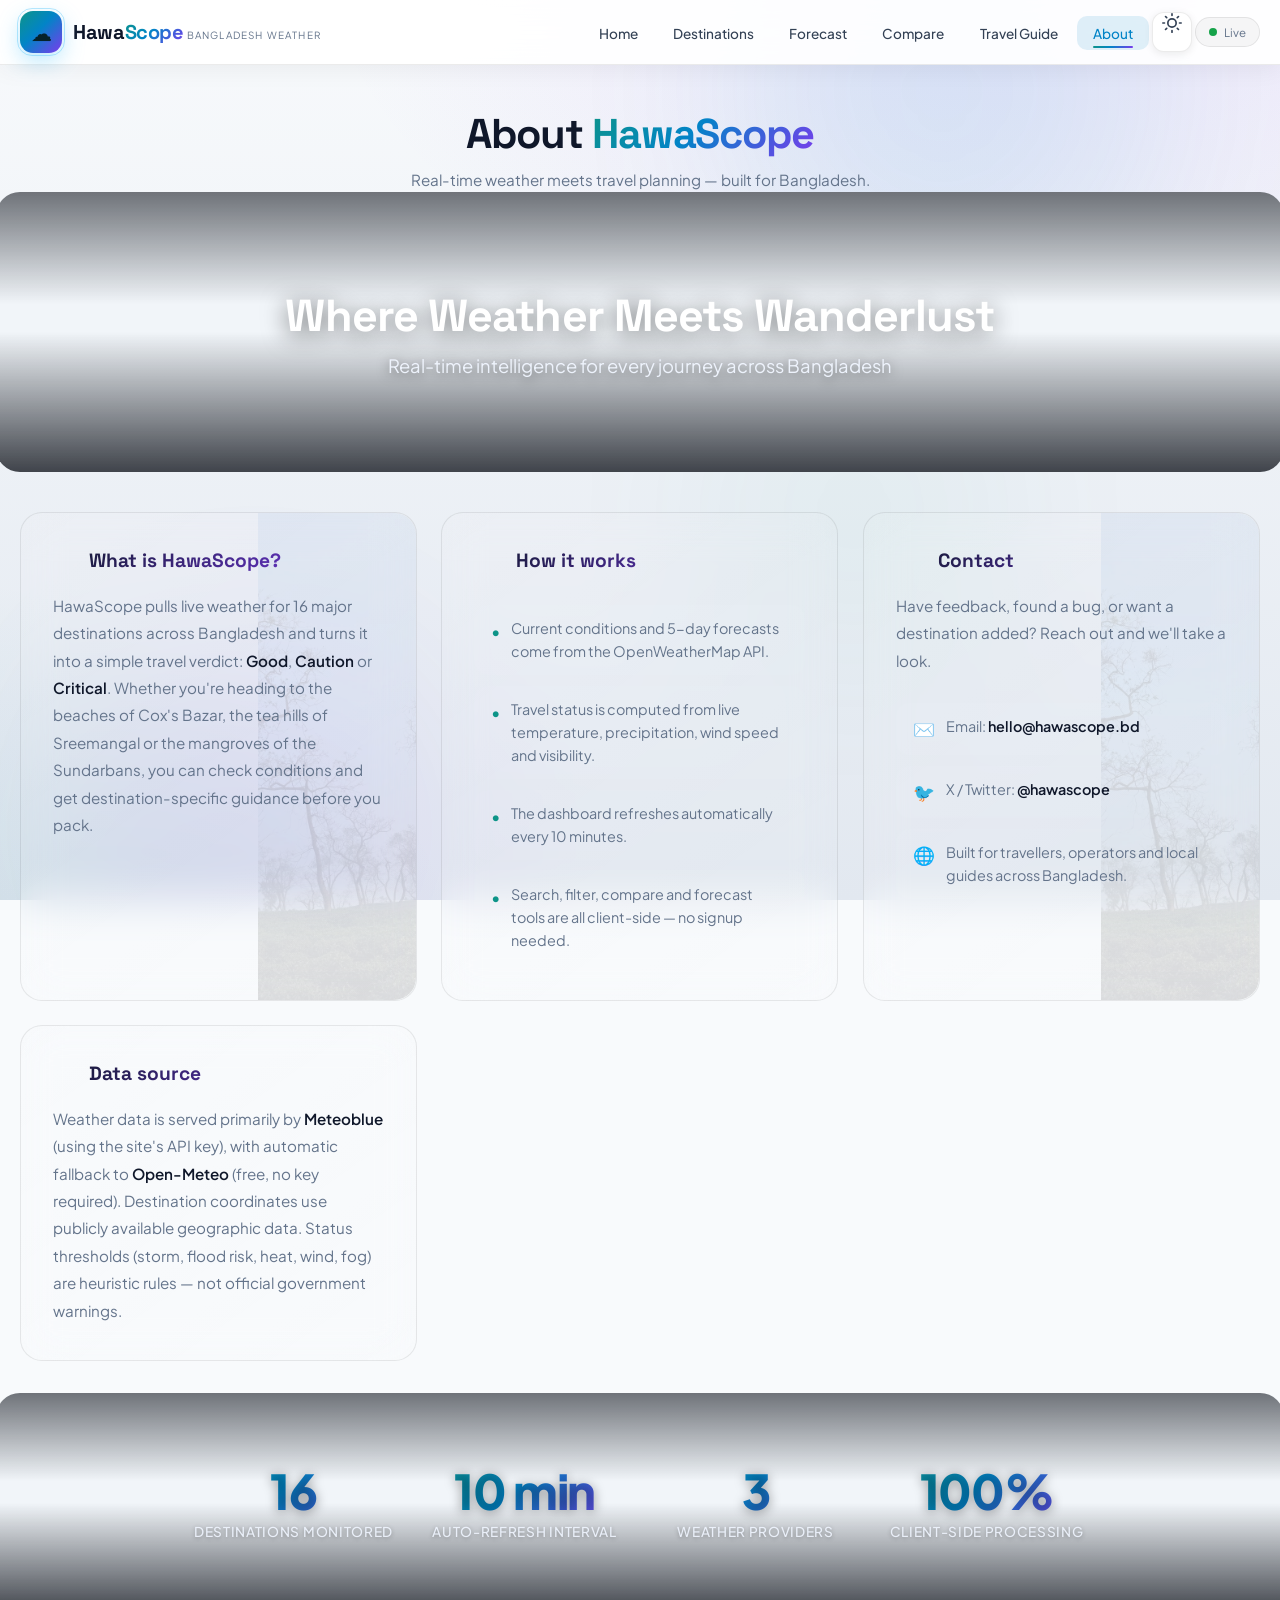
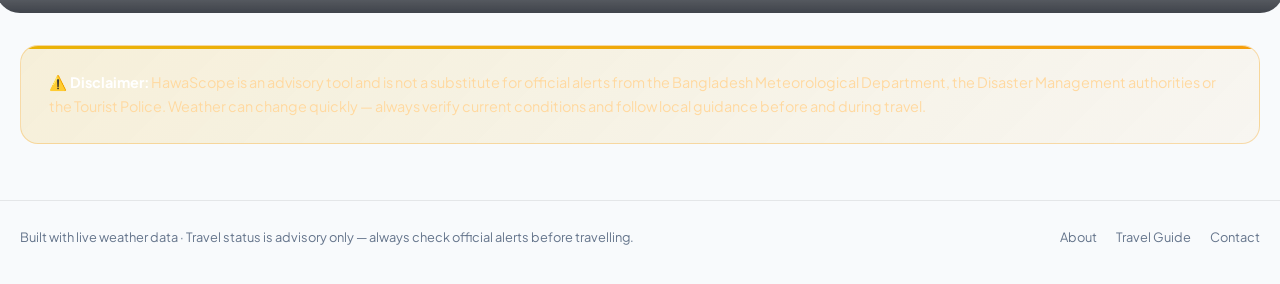
==== about.html @ f5f7fde5 "Initial commit: HawaScope weather site" ====
<!DOCTYPE html>
<html lang="en">
<head>
  <meta charset="UTF-8" />
  <meta name="viewport" content="width=device-width, initial-scale=1.0" />
  <meta name="description" content="About HawaScope — how real-time weather and travel advisories work" />
  <title>About — HawaScope</title>
  <link rel="icon" href="data:image/svg+xml,<svg xmlns='http://www.w3.org/2000/svg' viewBox='0 0 100 100'><text y='.9em' font-size='90'>🌤</text></svg>" />
  <link rel="preconnect" href="https://fonts.googleapis.com" />
  <link rel="preconnect" href="https://fonts.gstatic.com" crossorigin />
  <link href="https://fonts.googleapis.com/css2?family=Space+Grotesk:wght@500;600;700&family=Plus+Jakarta+Sans:wght@400;500;600;700&family=JetBrains+Mono:wght@400;500;600;700&display=swap" rel="stylesheet" />
  <link rel="stylesheet" href="css/style.css" />
</head>
<body>
  <div class="bg" aria-hidden="true">
    <div class="orb orb-a"></div>
    <div class="orb orb-b"></div>
    <div class="orb orb-c"></div>
  </div>

  <nav class="navbar">
    <div class="container nav-inner">
      <a class="logo" href="index.html">
        <span class="logo-mark">☁</span>
        <span>
          <span class="logo-text">Hawa<span class="grad-text">Scope</span></span>
          <span class="logo-tag">Bangladesh Weather</span>
        </span>
      </a>
      <button class="nav-toggle" aria-label="Menu">☰</button>
      <ul class="nav-links">
        <li><a class="nav-link" href="index.html">Home</a></li>
        <li><a class="nav-link" href="destinations.html">Destinations</a></li>
        <li><a class="nav-link" href="forecast.html">Forecast</a></li>
        <li><a class="nav-link" href="compare.html">Compare</a></li>
        <li><a class="nav-link" href="guide.html">Travel Guide</a></li>
        <li><a class="nav-link" href="about.html">About</a></li>
        <li>
          <button class="theme-toggle" id="themeToggle" aria-label="Toggle theme" title="Toggle theme">
            <svg class="theme-icon-sun" viewBox="0 0 24 24" fill="none" stroke="currentColor" stroke-width="2" stroke-linecap="round" stroke-linejoin="round"><circle cx="12" cy="12" r="5"/><path d="M12 1v2M12 21v2M4.22 4.22l1.42 1.42M18.36 18.36l1.42 1.42M1 12h2M21 12h2M4.22 19.78l1.42-1.42M18.36 5.64l1.42-1.42"/></svg>
            <svg class="theme-icon-moon" viewBox="0 0 24 24" fill="none" stroke="currentColor" stroke-width="2" stroke-linecap="round" stroke-linejoin="round"><path d="M12 3a6 6 0 0 0 9 9 9 9 0 1 1-9-9Z"/></svg>
          </button>
        </li>
        <li><span class="nav-status"><i class="live-dot"></i><span>Live</span></span></li>
      </ul>
    </div>
  </nav>

  <header class="page-head">
    <div class="container">
      <h1 class="page-title">About <span class="grad-text">HawaScope</span></h1>
      <p class="page-sub">Real-time weather meets travel planning — built for Bangladesh.</p>
    </div>
  </header>

  <main class="container">
    <section class="about-hero" aria-labelledby="aboutHeroTitle">
      <div class="about-hero-bg" style="background-image: url('https://images.unsplash.com/photo-1518837695005-2083093ee35b?w=1600&q=80')" aria-hidden="true"></div>
      <div class="about-hero-overlay" aria-hidden="true"></div>
      <div class="container about-hero-content">
        <h2 id="aboutHeroTitle" class="about-hero-title">Where Weather Meets Wanderlust</h2>
        <p class="about-hero-sub">Real-time intelligence for every journey across Bangladesh</p>
      </div>
    </section>

    <div class="about-grid">
      <div class="about-block about-block--with-media">
        <div class="about-block-media" style="background-image: url('assets/guide-hero.jpg')" aria-hidden="true"></div>
        <h3><span class="gb-ico">🌤</span> What is HawaScope?</h3>
        <p>HawaScope pulls live weather for 16 major destinations across Bangladesh and turns it into a simple travel verdict: <b>Good</b>, <b>Caution</b> or <b>Critical</b>. Whether you're heading to the beaches of Cox's Bazar, the tea hills of Sreemangal or the mangroves of the Sundarbans, you can check conditions and get destination-specific guidance before you pack.</p>
      </div>

      <div class="about-block about-block--with-media">
        <div class="about-block-media" style="background-image: url('https://images.unsplash.com/photo-1551288049-bebda4e38f71?w=400&q=80')" aria-hidden="true"></div>
        <h3><span class="gb-ico">⚙️</span> How it works</h3>
        <ul>
          <li><span class="gi">•</span><span>Current conditions and 5-day forecasts come from the OpenWeatherMap API.</span></li>
          <li><span class="gi">•</span><span>Travel status is computed from live temperature, precipitation, wind speed and visibility.</span></li>
          <li><span class="gi">•</span><span>The dashboard refreshes automatically every 10 minutes.</span></li>
          <li><span class="gi">•</span><span>Search, filter, compare and forecast tools are all client-side — no signup needed.</span></li>
        </ul>
      </div>

      <div class="about-block about-block--with-media" id="contact">
        <div class="about-block-media" style="background-image: url('assets/guide-hero.jpg')" aria-hidden="true"></div>
        <h3><span class="gb-ico">📬</span> Contact</h3>
        <p>Have feedback, found a bug, or want a destination added? Reach out and we'll take a look.</p>
        <ul>
          <li><span class="gi">✉️</span><span>Email: <b style="color:var(--text)">hello@hawascope.bd</b></span></li>
          <li><span class="gi">🐦</span><span>X / Twitter: <b style="color:var(--text)">@hawascope</b></span></li>
          <li><span class="gi">🌐</span><span>Built for travellers, operators and local guides across Bangladesh.</span></li>
        </ul>
      </div>

      <div class="about-block about-block--with-media">
        <div class="about-block-media" style="background-image: url('https://images.unsplash.com/photo-1504608524841-42fe6f032b4b?w=400&q=80')" aria-hidden="true"></div>
        <h3><span class="gb-ico">🗄</span> Data source</h3>
        <p>Weather data is served primarily by <b style="color:var(--text)">Meteoblue</b> (using the site's API key), with automatic fallback to <b style="color:var(--text)">Open-Meteo</b> (free, no key required). Destination coordinates use publicly available geographic data. Status thresholds (storm, flood risk, heat, wind, fog) are heuristic rules — not official government warnings.</p>
      </div>
    </div>

    <section class="about-stats" aria-labelledby="aboutStatsTitle">
      <div class="about-stats-bg" style="background-image: url('https://images.unsplash.com/photo-1504608524841-42fe6f032b4b?w=1200&q=80')" aria-hidden="true"></div>
      <div class="about-stats-overlay" aria-hidden="true"></div>
      <div class="container about-stats-content">
        <h2 id="aboutStatsTitle" class="visually-hidden">Platform Statistics</h2>
        <div class="about-stats-grid">
          <div class="about-stat">
            <span class="about-stat-value">16</span>
            <span class="about-stat-label">Destinations Monitored</span>
          </div>
          <div class="about-stat">
            <span class="about-stat-value">10 min</span>
            <span class="about-stat-label">Auto-refresh Interval</span>
          </div>
          <div class="about-stat">
            <span class="about-stat-value">3</span>
            <span class="about-stat-label">Weather Providers</span>
          </div>
          <div class="about-stat">
            <span class="about-stat-value">100%</span>
            <span class="about-stat-label">Client-side Processing</span>
          </div>
        </div>
      </div>
    </section>

    <div class="disclaimer-box">
      <b>⚠️ Disclaimer:</b> HawaScope is an advisory tool and is not a substitute for official alerts from the Bangladesh Meteorological Department, the Disaster Management authorities or the Tourist Police. Weather can change quickly — always verify current conditions and follow local guidance before and during travel.
    </div>
  </main>

  <footer class="site-footer">
    <div class="container footer-inner">
      <p>Built with live weather data · Travel status is advisory only — always check official alerts before travelling.</p>
      <div class="footer-links">
        <a href="about.html">About</a>
        <a href="guide.html">Travel Guide</a>
        <a href="about.html#contact">Contact</a>
      </div>
    </div>
  </footer>

  <script src="js/shared.js"></script>
  <script>
    if (window.HS) HS.setupNav();
  </script>
</body>
</html>
---- css/style.css ----
:root {
  --bg: #070b14;
  --bg-soft: #0c1220;
  --bg-card: #0e1524;
  --card: rgba(255, 255, 255, 0.055);
  --card-hover: rgba(255, 255, 255, 0.09);
  --border: rgba(255, 255, 255, 0.09);
  --border-strong: rgba(255, 255, 255, 0.16);
  --text: #eef2f9;
  --muted: #94a3b8;
  --good: #2ecc71;
  --caution: #f5a623;
  --critical: #ef4444;
  --teal: #2dd4bf;
  --violet: #8b5cf6;
  --amber: #fbbf24;
  --sky: #38bdf8;
  --accent: #38bdf8;
  --grad: linear-gradient(135deg, #2dd4bf 0%, #38bdf8 45%, #8b5cf6 100%);
  --grad-soft: linear-gradient(135deg, rgba(45, 212, 191, 0.14), rgba(139, 92, 246, 0.14));
  --radius: 18px;
  --radius-sm: 12px;
  --shadow: 0 20px 50px rgba(0, 0, 0, 0.45);
  --good-soft: rgba(46, 204, 113, 0.16);
  --caution-soft: rgba(245, 166, 35, 0.16);
  --critical-soft: rgba(239, 68, 68, 0.16);
  --font-display: 'Space Grotesk', 'Segoe UI', sans-serif;
  --font-body: 'Plus Jakarta Sans', 'Segoe UI', sans-serif;
  --font-mono: 'JetBrains Mono', 'SFMono-Regular', Consolas, monospace;
  --font: var(--font-body);
}

[data-theme="light"] {
  --bg: #f8fafc;
  --bg-soft: #f1f5f9;
  --bg-card: #ffffff;
  --card: rgba(0, 0, 0, 0.035);
  --card-hover: rgba(0, 0, 0, 0.06);
  --border: rgba(0, 0, 0, 0.08);
  --border-strong: rgba(0, 0, 0, 0.14);
  --text: #0f172a;
  --muted: #64748b;
  --good: #16a34a;
  --caution: #eab308;
  --critical: #dc2626;
  --teal: #0d9488;
  --violet: #7c3aed;
  --amber: #f59e0b;
  --sky: #0284c7;
  --accent: #0284c7;
  --grad: linear-gradient(135deg, #0d9488 0%, #0284c7 45%, #7c3aed 100%);
  --grad-soft: linear-gradient(135deg, rgba(13, 148, 136, 0.12), rgba(124, 58, 237, 0.12));
  --shadow: 0 20px 50px rgba(0, 0, 0, 0.12);
  --good-soft: rgba(22, 163, 74, 0.14);
  --caution-soft: rgba(234, 179, 8, 0.14);
  --critical-soft: rgba(220, 38, 38, 0.14);
}

* { margin: 0; padding: 0; box-sizing: border-box; }
html { scroll-behavior: smooth; }
body {
  font-family: var(--font-body);
  background: var(--bg);
  color: var(--text);
  min-height: 100vh;
  overflow-x: hidden;
  display: flex;
  flex-direction: column;
  transition: background 0.3s ease, color 0.3s ease;
}
main { flex: 1; }

h1, h2, h3, h4, h5, h6, .logo-text, .hero-title, .page-title, .section-head h2, .card-body h2, .featured-badge h2 {
  font-family: var(--font-display);
}

body, .nav-link, .btn, .chip, .search-box input, .summary-bar, .legend, .status-alert, .card-sub, .featured-sub, .featured-reason span, .featured-desc, .card-foot, .card-foot .guide-link, .section-link, .page-sub, .hero-sub, .nav-status, .filter-chips, .toolbar {
  font-family: var(--font-body);
}

.stat .stat-value,
.stat-value,
.weather-text .temp,
.featured-temp .temp,
.featured-metrics .metric .metric-value,
.metric-tile .m-value,
.summary-count,
.summary-legends .legend,
.card-weather .metric span,
.card-weather .metric,
.metric .metric-value {
  font-family: var(--font-mono);
}

/* ---------- Animated background ---------- */
.bg {
  position: fixed;
  inset: 0;
  z-index: -1;
  overflow: hidden;
  background:
    radial-gradient(1200px 800px at 80% -10%, rgba(139, 92, 246, 0.16), transparent 60%),
    radial-gradient(1000px 700px at -10% 110%, rgba(45, 212, 191, 0.12), transparent 60%),
    linear-gradient(180deg, #070b14 0%, #0a1120 100%);
  transition: background 0.5s ease;
}
[data-theme="light"] .bg {
  background:
    radial-gradient(1200px 800px at 80% -10%, rgba(124, 58, 237, 0.12), transparent 60%),
    radial-gradient(1000px 700px at -10% 110%, rgba(13, 148, 136, 0.1), transparent 60%),
    linear-gradient(180deg, #f8fafc 0%, #e2e8f0 100%);
}
.orb {
  position: absolute;
  border-radius: 50%;
  filter: blur(90px);
  opacity: 0.5;
  animation: float 18s ease-in-out infinite;
}
.orb-a { width: 420px; height: 420px; top: -120px; right: 10%; background: rgba(56, 189, 248, 0.25); }
.orb-b { width: 380px; height: 380px; bottom: -120px; left: 5%; background: rgba(139, 92, 246, 0.22); animation-delay: -6s; }
.orb-c { width: 300px; height: 300px; top: 40%; left: 55%; background: rgba(45, 212, 191, 0.12); animation-delay: -12s; }
[data-theme="light"] .orb-a { background: rgba(2, 132, 199, 0.18); }
[data-theme="light"] .orb-b { background: rgba(124, 58, 237, 0.15); }
[data-theme="light"] .orb-c { background: rgba(13, 148, 136, 0.1); }
@keyframes float {
  0%, 100% { transform: translateY(0) scale(1); }
  50% { transform: translateY(-40px) scale(1.08); }
}

/* ---------- Layout ---------- */
.container { width: min(1280px, 100% - 2.5rem); margin-inline: auto; }

/* ---------- Navbar ---------- */
.navbar {
  position: sticky;
  top: 0;
  z-index: 90;
  background: var(--navbar-bg);
  backdrop-filter: blur(16px);
  border-bottom: 1px solid var(--border);
  transition: background 0.3s ease, border-color 0.3s ease;
}
[data-theme="light"] .navbar {
  --navbar-bg: rgba(255, 255, 255, 0.92);
  --navbar-shadow: 0 4px 24px rgba(0, 0, 0, 0.06);
  box-shadow: var(--navbar-shadow);
}
[data-theme="dark"] .navbar {
  --navbar-bg: rgba(7, 11, 20, 0.85);
  --navbar-shadow: none;
  box-shadow: none;
}
.nav-inner {
  display: flex;
  align-items: center;
  justify-content: space-between;
  gap: 1.5rem;
  padding: 0.7rem 0;
}
.logo { display: flex; align-items: center; gap: 0.7rem; text-decoration: none; color: var(--text); }
.logo-mark {
  width: 42px; height: 42px;
  display: grid; place-items: center;
  border-radius: 13px;
  background: var(--grad);
  color: #06222a;
  font-size: 1.3rem;
  box-shadow: 0 8px 22px rgba(56, 189, 248, 0.35);
  position: relative;
}
.logo-mark::after {
  content: '';
  position: absolute; inset: -3px;
  border-radius: 15px;
  border: 1px solid rgba(56, 189, 248, 0.35);
  animation: ring 3s ease infinite;
}
@keyframes ring {
  0%, 100% { transform: scale(1); opacity: 0.6; }
  50% { transform: scale(1.12); opacity: 0; }
}
.logo-text { font-size: 1.25rem; font-weight: 800; letter-spacing: -0.02em; }
.logo-text .grad-text { background: var(--grad); -webkit-background-clip: text; background-clip: text; -webkit-text-fill-color: transparent; }
.logo-tag { font-size: 0.62rem; color: var(--muted); letter-spacing: 0.12em; text-transform: uppercase; }

.nav-links { display: flex; align-items: center; gap: 0.2rem; list-style: none; }
.nav-link {
  padding: 0.55rem 1rem;
  border-radius: 10px;
  font-size: 0.85rem;
  font-weight: 500;
  color: var(--nav-link-color);
  text-decoration: none;
  transition: all 0.2s ease;
  position: relative;
}
[data-theme="light"] .nav-link { --nav-link-color: #334155; }
[data-theme="dark"] .nav-link { --nav-link-color: var(--muted); }
.nav-link:hover { color: var(--nav-link-hover-color); background: var(--nav-link-hover-bg); }
[data-theme="light"] .nav-link:hover { --nav-link-hover-color: #0f172a; --nav-link-hover-bg: rgba(0, 0, 0, 0.06); }
[data-theme="dark"] .nav-link:hover { --nav-link-hover-color: var(--text); --nav-link-hover-bg: var(--card); }
.nav-link.active { color: var(--nav-link-active-color); background: var(--nav-link-active-bg); }
[data-theme="light"] .nav-link.active { --nav-link-active-color: var(--sky); --nav-link-active-bg: rgba(2, 132, 199, 0.12); }
[data-theme="dark"] .nav-link.active { --nav-link-active-color: var(--text); --nav-link-active-bg: var(--grad-soft); }
.nav-link.active::after {
  content: '';
  position: absolute;
  left: 1rem; right: 1rem; bottom: 0.15rem;
  height: 2.5px;
  border-radius: 2px;
  background: var(--grad);
}
.nav-status {
  display: inline-flex; align-items: center; gap: 0.45rem;
  font-size: 0.72rem; color: var(--muted);
  border: 1px solid var(--border);
  padding: 0.4rem 0.8rem;
  border-radius: 999px;
  background: var(--card);
}
.live-dot { width: 8px; height: 8px; border-radius: 50%; background: var(--good); box-shadow: 0 0 0 0 rgba(46, 204, 113, 0.6); animation: livePulse 1.6s infinite; }
.live-dot.off { background: var(--caution); animation: none; box-shadow: none; }
@keyframes livePulse {
  0% { box-shadow: 0 0 0 0 rgba(46, 204, 113, 0.6); }
  70% { box-shadow: 0 0 0 7px rgba(46, 204, 113, 0); }
  100% { box-shadow: 0 0 0 0 rgba(46, 204, 113, 0); }
}
.nav-toggle { display: none; background: none; border: 1px solid var(--border); color: var(--text); border-radius: 10px; width: 40px; height: 40px; font-size: 1.2rem; cursor: pointer; }
.theme-toggle {
  display: grid;
  place-items: center;
  width: 40px;
  height: 40px;
  border: 1px solid var(--border);
  border-radius: 12px;
  background: var(--theme-toggle-bg);
  color: var(--theme-toggle-color);
  cursor: pointer;
  transition: all 0.25s ease;
  box-shadow: var(--theme-toggle-shadow);
}
[data-theme="light"] .theme-toggle { --theme-toggle-bg: #fff; --theme-toggle-color: #334155; --theme-toggle-shadow: 0 2px 8px rgba(0, 0, 0, 0.08); }
[data-theme="dark"] .theme-toggle { --theme-toggle-bg: var(--card); --theme-toggle-color: var(--text); --theme-toggle-shadow: 0 2px 8px rgba(0, 0, 0, 0.2); }
.theme-toggle:hover { background: var(--theme-toggle-hover-bg); border-color: var(--border-strong); transform: scale(1.08); box-shadow: var(--theme-toggle-hover-shadow); }
[data-theme="light"] .theme-toggle:hover { --theme-toggle-hover-bg: #f8fafc; --theme-toggle-hover-shadow: 0 4px 16px rgba(0, 0, 0, 0.1); }
[data-theme="dark"] .theme-toggle:hover { --theme-toggle-hover-bg: var(--card-hover); --theme-toggle-hover-shadow: 0 4px 16px rgba(0, 0, 0, 0.3); }
.theme-toggle:active { transform: scale(0.95); }
.theme-toggle:focus-visible { outline: 2px solid var(--sky); outline-offset: 2px; }
.theme-toggle svg { width: 20px; height: 20px; transition: transform 0.35s cubic-bezier(0.34, 1.56, 0.64, 1), opacity 0.3s ease; }
.theme-toggle .theme-icon-sun { transform: rotate(-90deg) scale(0); opacity: 0; }
.theme-toggle .theme-icon-moon { transform: rotate(0) scale(1); opacity: 1; }
[data-theme="light"] .theme-toggle .theme-icon-sun { transform: rotate(0) scale(1); opacity: 1; }
[data-theme="light"] .theme-toggle .theme-icon-moon { transform: rotate(90deg) scale(0); opacity: 0; }

/* ---------- Hero ---------- */
.hero { position: relative; padding: 4.5rem 0 3rem; overflow: hidden; }
.hero-inner { text-align: center; max-width: 820px; margin-inline: auto; }
.hero-badge {
  display: inline-flex; align-items: center; gap: 0.5rem;
  font-size: 0.78rem; font-weight: 600;
  padding: 0.45rem 1rem;
  border-radius: 999px;
  background: var(--grad-soft);
  border: 1px solid rgba(56, 189, 248, 0.3);
  color: #9ad7ff;
  margin-bottom: 1.4rem;
  animation: fadeUp 0.6s ease both;
}
.hero-title {
  font-size: clamp(2.4rem, 6vw, 4.2rem);
  font-weight: 800;
  letter-spacing: -0.03em;
  line-height: 1.05;
  animation: fadeUp 0.6s ease 0.08s both;
}
.hero-title .grad-text {
  background: var(--grad);
  -webkit-background-clip: text;
  background-clip: text;
  -webkit-text-fill-color: transparent;
}
.hero-sub {
  margin-top: 1.2rem;
  font-size: 1.05rem;
  color: var(--muted);
  max-width: 620px;
  margin-inline: auto;
  line-height: 1.6;
  animation: fadeUp 0.6s ease 0.16s both;
}
.hero-actions { margin-top: 2rem; display: flex; gap: 1rem; justify-content: center; flex-wrap: wrap; animation: fadeUp 0.6s ease 0.24s both; }
.btn {
  display: inline-flex; align-items: center; gap: 0.5rem;
  padding: 0.8rem 1.6rem;
  border-radius: 999px;
  font-weight: 600;
  font-size: 0.92rem;
  text-decoration: none;
  border: 1px solid transparent;
  cursor: pointer;
  transition: 0.22s;
  font-family: inherit;
}
.btn-primary { background: var(--grad); color: #052024; box-shadow: 0 10px 30px rgba(56, 189, 248, 0.35); }
.btn-primary:hover { transform: translateY(-2px); box-shadow: 0 14px 36px rgba(56, 189, 248, 0.5); }
.btn-ghost { background: var(--card); color: var(--text); border-color: var(--border-strong); backdrop-filter: blur(8px); }
.btn-ghost:hover { background: var(--card-hover); transform: translateY(-2px); }
.btn svg { width: 16px; height: 16px; }
.btn-sm { padding: 0.5rem 1rem; font-size: 0.8rem; }
.btn[disabled] { opacity: 0.6; cursor: wait; transform: none; }

.hero-weather-icons { position: absolute; inset: 0; pointer-events: none; }
.float-icon {
  position: absolute;
  font-size: 2.2rem;
  opacity: 0.35;
  filter: drop-shadow(0 10px 20px rgba(0,0,0,0.4));
  animation: bob 7s ease-in-out infinite;
}
.float-icon:nth-child(1) { top: 14%; left: 8%; animation-delay: 0s; font-size: 2.6rem; }
.float-icon:nth-child(2) { top: 20%; right: 10%; animation-delay: -1.5s; font-size: 2.1rem; }
.float-icon:nth-child(3) { top: 55%; left: 5%; animation-delay: -3s; font-size: 2rem; }
.float-icon:nth-child(4) { bottom: 12%; right: 6%; animation-delay: -4.5s; font-size: 2.4rem; }
.float-icon:nth-child(5) { top: 42%; left: 15%; animation-delay: -6s; font-size: 1.7rem; }
.float-icon:nth-child(6) { top: 8%; left: 45%; animation-delay: -2.2s; font-size: 1.8rem; }
@keyframes bob {
  0%, 100% { transform: translateY(0) rotate(-4deg); }
  50% { transform: translateY(-22px) rotate(5deg); }
}

/* ---------- Stats row ---------- */
.stat-row {
  display: grid;
  grid-template-columns: repeat(auto-fit, minmax(160px, 1fr));
  gap: 1rem;
  margin-top: 2.6rem;
}
.stat {
  position: relative;
  background: linear-gradient(145deg, rgba(255,255,255,0.06) 0%, rgba(255,255,255,0.025) 100%);
  border: 1px solid var(--border);
  border-radius: 18px;
  padding: 1.4rem 1.5rem;
  text-align: center;
  backdrop-filter: blur(20px);
  animation: statEntrance 0.6s cubic-bezier(0.16, 1, 0.3, 1) both;
  overflow: hidden;
  transition: all 0.3s ease;
}
.stat::before {
  content: '';
  position: absolute;
  inset: 0;
  border-radius: 18px;
  padding: 1px;
  background: linear-gradient(135deg, transparent 20%, rgba(56, 189, 248, 0.18) 50%, transparent 80%);
  -webkit-mask: linear-gradient(#fff 0 0) content-box, linear-gradient(#fff 0 0);
  -webkit-mask-composite: xor;
  mask-composite: exclude;
  opacity: 0;
  transition: opacity 0.3s ease;
  pointer-events: none;
}
.stat::after {
  content: '';
  position: absolute;
  top: 0; left: 0; right: 0;
  height: 3px;
  background: var(--grad);
  transform: scaleX(0);
  transform-origin: left;
  transition: transform 0.4s cubic-bezier(0.16, 1, 0.3, 1);
  border-radius: 18px 18px 0 0;
}
.stat.good::after { background: linear-gradient(90deg, var(--good), var(--teal)); }
.stat.caution::after { background: linear-gradient(90deg, var(--caution), var(--amber)); }
.stat.critical::after { background: linear-gradient(90deg, var(--critical), #ff6b6b); }
.stat.accent::after { background: var(--grad); }

.stat:hover {
  transform: translateY(-4px);
  box-shadow: 0 20px 40px -12px rgba(0, 0, 0, 0.4);
  border-color: rgba(56, 189, 248, 0.25);
}
.stat:hover::before { opacity: 1; }
.stat:hover::after { transform: scaleX(1); }

@keyframes statEntrance {
  from { opacity: 0; transform: translateY(16px) scale(0.98); }
  to { opacity: 1; transform: translateY(0) scale(1); }
}

.stat:nth-child(1) { animation-delay: 0s; }
.stat:nth-child(2) { animation-delay: 0.06s; }
.stat:nth-child(3) { animation-delay: 0.12s; }
.stat:nth-child(4) { animation-delay: 0.18s; }

.stat .stat-value { font-size: 2rem; font-weight: 700; letter-spacing: -0.02em; line-height: 1; }
.stat .stat-label { font-size: 0.7rem; color: var(--muted); text-transform: uppercase; letter-spacing: 0.1em; margin-top: 0.5rem; font-weight: 600; }
.stat.good .stat-value { color: var(--good); }
.stat.caution .stat-value { color: var(--caution); }
.stat.critical .stat-value { color: var(--critical); }
.stat.accent .stat-value { background: var(--grad); -webkit-background-clip: text; background-clip: text; -webkit-text-fill-color: transparent; }

/* ---------- Section titles ---------- */
.section-head { margin: 2.8rem 0 1.3rem; display: flex; align-items: end; justify-content: space-between; gap: 1rem; flex-wrap: wrap; }
.section-head h2 { font-size: 1.5rem; font-weight: 800; letter-spacing: -0.02em; }
.section-head .section-sub { color: var(--muted); font-size: 0.88rem; margin-top: 0.3rem; }
.section-link { color: var(--accent); font-size: 0.85rem; font-weight: 600; text-decoration: none; display: inline-flex; align-items: center; gap: 0.3rem; }
.section-link svg { width: 14px; height: 14px; }
.section-link:hover { text-decoration: underline; }

/* ---------- Page head (subpages) ---------- */
.page-head { padding: 2.6rem 0 1.2rem; text-align: center; }
.page-title { font-size: clamp(1.8rem, 4vw, 2.6rem); font-weight: 800; letter-spacing: -0.03em; }
.page-title .grad-text { background: var(--grad); -webkit-background-clip: text; background-clip: text; -webkit-text-fill-color: transparent; }
.page-sub { margin-top: 0.6rem; color: var(--muted); font-size: 0.95rem; max-width: 640px; margin-inline: auto; }

/* ---------- Toolbar (search/filter) ---------- */
.toolbar { display: flex; flex-wrap: wrap; gap: 0.9rem; align-items: center; margin-top: 1.4rem; }
.search-box {
  flex: 1 1 260px;
  display: flex; align-items: center; gap: 0.6rem;
  background: var(--card);
  border: 1px solid var(--border);
  border-radius: 14px;
  padding: 0.65rem 0.9rem;
  transition: 0.2s;
}
.search-box:focus-within { border-color: var(--sky); box-shadow: 0 0 0 3px rgba(56, 189, 248, 0.15); }
.search-box svg { width: 18px; height: 18px; color: var(--muted); flex-shrink: 0; }
.search-box input {
  flex: 1;
  background: none; border: none; outline: none;
  color: var(--text); font-size: 0.9rem; font-family: inherit;
}
.search-box input::placeholder { color: var(--muted); }
.filter-chips { display: flex; gap: 0.5rem; flex-wrap: wrap; }
.chip {
  padding: 0.5rem 0.95rem;
  border-radius: 999px;
  border: 1px solid var(--border);
  background: var(--card);
  color: var(--muted);
  font-size: 0.8rem;
  font-weight: 500;
  cursor: pointer;
  transition: 0.18s;
  font-family: inherit;
}
.chip:hover { color: var(--text); border-color: var(--border-strong); }
.chip.active {
  background: var(--grad);
  color: #052024;
  border-color: transparent;
  font-weight: 600;
}

/* ---------- Summary bar ---------- */
.summary-bar {
  margin-top: 1.4rem;
  display: flex;
  align-items: center;
  gap: 1.5rem;
  flex-wrap: wrap;
  padding: 1rem 1.5rem;
  border-radius: 18px;
  background: linear-gradient(145deg, rgba(255,255,255,0.06) 0%, rgba(255,255,255,0.025) 100%);
  border: 1px solid var(--border);
  backdrop-filter: blur(20px);
  font-size: 0.88rem;
  animation: fadeUp 0.5s ease 0.1s both;
  position: relative;
  overflow: hidden;
}
.summary-bar::before {
  content: '';
  position: absolute;
  top: 0; left: 0; right: 0;
  height: 3px;
  background: var(--grad);
  border-radius: 18px 18px 0 0;
}
.summary-count { font-weight: 700; color: var(--text); }
.summary-legends { display: flex; gap: 1.5rem; flex-wrap: wrap; }
.legend { display: inline-flex; align-items: center; gap: 0.5rem; color: var(--muted); font-weight: 500; font-size: 0.82rem; }
.dot { width: 10px; height: 10px; border-radius: 50%; display: inline-block; box-shadow: 0 0 12px currentColor; animation: dotPulse 2s ease-in-out infinite; }
.dot-good { background: var(--good); color: var(--good); }
.dot-caution { background: var(--caution); color: var(--caution); }
.dot-critical { background: var(--critical); color: var(--critical); }
@keyframes dotPulse {
  0%, 100% { transform: scale(1); opacity: 0.8; }
  50% { transform: scale(1.2); opacity: 1; }
}
.last-updated { margin-left: auto; color: var(--muted); font-size: 0.78rem; font-weight: 500; }

/* ---------- Status alert ---------- */
.status-alert {
  margin-top: 1.2rem;
  padding: 1rem 1.4rem;
  border-radius: 18px;
  border: 1px solid;
  display: flex;
  align-items: flex-start;
  gap: 1rem;
  font-size: 0.92rem;
  line-height: 1.6;
  animation: alertEntrance 0.5s cubic-bezier(0.16, 1, 0.3, 1) both;
  position: relative;
  overflow: hidden;
}
.status-alert::before {
  content: '';
  position: absolute;
  left: 0; top: 0; bottom: 0;
  width: 4px;
}
.status-alert.critical { background: linear-gradient(135deg, var(--critical-soft), rgba(239, 68, 68, 0.05)); border-color: rgba(239, 68, 68, 0.35); color: #ffb3ab; }
.status-alert.critical::before { background: linear-gradient(180deg, var(--critical), #ff6b6b); }
.status-alert.caution { background: linear-gradient(135deg, var(--caution-soft), rgba(245, 166, 35, 0.05)); border-color: rgba(245, 166, 35, 0.35); color: #ffd9a0; }
.status-alert.caution::before { background: linear-gradient(180deg, var(--caution), var(--amber)); }
.status-alert.good { background: linear-gradient(135deg, var(--good-soft), rgba(46, 204, 113, 0.05)); border-color: rgba(46, 204, 113, 0.3); color: #a8ecc3; }
.status-alert.good::before { background: linear-gradient(180deg, var(--good), var(--teal)); }
.status-alert .alert-icon { font-size: 1.4rem; flex-shrink: 0; margin-top: 0.1rem; }
.status-alert b { margin-inline: 0.15rem; font-weight: 700; color: inherit; }
.status-alert div { flex: 1; }

@keyframes alertEntrance {
  from { opacity: 0; transform: translateY(-10px) scale(0.98); }
  to { opacity: 1; transform: translateY(0) scale(1); }
}

/* ---------- Grid & cards ---------- */
.dest-grid {
  display: grid;
  grid-template-columns: repeat(auto-fill, minmax(320px, 1fr));
  gap: 1.5rem;
  padding: 0.5rem 0 1rem;
}

.card {
  position: relative;
  border-radius: 22px;
  background: linear-gradient(145deg, rgba(255,255,255,0.06) 0%, rgba(255,255,255,0.02) 100%);
  border: 1px solid var(--border);
  backdrop-filter: blur(20px);
  overflow: hidden;
  cursor: pointer;
  transition: transform 0.4s cubic-bezier(0.16, 1, 0.3, 1), 
              box-shadow 0.4s cubic-bezier(0.16, 1, 0.3, 1),
              border-color 0.3s ease;
  animation: cardEntrance 0.6s cubic-bezier(0.16, 1, 0.3, 1) both;
  display: flex;
  flex-direction: column;
  min-height: 380px;
}

.card::before {
  content: '';
  position: absolute;
  inset: 0;
  border-radius: 22px;
  padding: 1px;
  background: linear-gradient(135deg, transparent 20%, rgba(56, 189, 248, 0.18) 50%, transparent 80%);
  -webkit-mask: linear-gradient(#fff 0 0) content-box, linear-gradient(#fff 0 0);
  -webkit-mask-composite: xor;
  mask-composite: exclude;
  opacity: 0;
  transition: opacity 0.4s ease;
  pointer-events: none;
}

.card::after {
  content: '';
  position: absolute;
  top: 0;
  left: 0;
  right: 0;
  height: 4px;
  background: var(--grad);
  transform: scaleX(0);
  transform-origin: left;
  transition: transform 0.4s cubic-bezier(0.16, 1, 0.3, 1);
  border-radius: 22px 22px 0 0;
}

.card[data-status="good"]::after { background: linear-gradient(90deg, var(--good), var(--teal)); }
.card[data-status="caution"]::after { background: linear-gradient(90deg, var(--caution), var(--amber)); }
.card[data-status="critical"]::after { background: linear-gradient(90deg, var(--critical), #ff6b6b); }

@media (hover: hover) and (pointer: fine) {
  .card:hover {
    transform: translateY(-8px) scale(1.01);
    box-shadow: 0 32px 64px -12px rgba(0, 0, 0, 0.5), 0 0 0 1px rgba(56, 189, 248, 0.2);
    border-color: rgba(56, 189, 248, 0.3);
  }
  .card:hover::before { opacity: 1; }
  .card:hover::after { transform: scaleX(1); }
}

@keyframes cardEntrance {
  from { opacity: 0; transform: translateY(24px) scale(0.98); }
  to { opacity: 1; transform: translateY(0) scale(1); }
}

.card-top { 
  display: flex; 
  align-items: flex-start; 
  justify-content: space-between; 
  padding: 1.5rem 1.5rem 0; 
  gap: 1rem;
}

.card-badge {
  font-size: 0.65rem;
  font-weight: 700;
  letter-spacing: 0.1em;
  text-transform: uppercase;
  padding: 0.4rem 0.9rem;
  border-radius: 999px;
  display: inline-flex;
  align-items: center;
  gap: 0.4rem;
  flex-shrink: 0;
  white-space: nowrap;
  box-shadow: 0 4px 16px rgba(0, 0, 0, 0.2);
}
.badge-good { background: linear-gradient(135deg, var(--good-soft), rgba(46, 204, 113, 0.08)); color: var(--good); border: 1px solid rgba(46, 204, 113, 0.3); }
.badge-caution { background: linear-gradient(135deg, var(--caution-soft), rgba(245, 166, 35, 0.08)); color: var(--caution); border: 1px solid rgba(245, 166, 35, 0.3); }
.badge-critical { background: linear-gradient(135deg, var(--critical-soft), rgba(239, 68, 68, 0.08)); color: var(--critical); border: 1px solid rgba(239, 68, 68, 0.35); animation: pulseBadge 2s ease infinite; }
@keyframes pulseBadge {
  0%, 100% { box-shadow: 0 4px 16px rgba(239, 68, 68, 0.15), 0 0 0 0 rgba(239, 68, 68, 0.3); }
  50% { box-shadow: 0 4px 16px rgba(239, 68, 68, 0.25), 0 0 0 8px rgba(239, 68, 68, 0); }
}
.badge-dot { width: 8px; height: 8px; border-radius: 50%; background: currentColor; box-shadow: 0 0 8px currentColor; }

.card-status-icon { font-size: 1.8rem; line-height: 1; filter: drop-shadow(0 2px 8px rgba(0,0,0,0.3)); }

.card-body { padding: 1rem 1.5rem 0; flex: 1; display: flex; flex-direction: column; }
.card-body h2 { 
  font-size: 1.4rem; 
  font-weight: 800; 
  letter-spacing: -0.02em; 
  display: flex; 
  align-items: center; 
  gap: 0.5rem;
  line-height: 1.2;
  background: linear-gradient(135deg, var(--text) 0%, var(--muted) 100%);
  -webkit-background-clip: text;
  background-clip: text;
  -webkit-text-fill-color: transparent;
}
.card-body h2 .flag { font-size: 1.15rem; }
.card-sub { font-size: 0.82rem; color: var(--muted); margin-top: 0.35rem; font-weight: 400; letter-spacing: 0.01em; }

.card-weather { 
  display: flex; 
  align-items: center; 
  justify-content: space-between; 
  gap: 1.2rem; 
  padding: 1.2rem 1.5rem 0; 
  margin-top: auto;
}
.weather-cond { display: flex; align-items: center; gap: 1rem; flex: 1; min-width: 0; }
.weather-icon { 
  font-size: 3.5rem; 
  line-height: 1; 
  filter: drop-shadow(0 8px 24px rgba(0,0,0,0.4));
  flex-shrink: 0;
  animation: iconFloat 4s ease-in-out infinite;
}
@keyframes iconFloat {
  0%, 100% { transform: translateY(0) rotate(-2deg); }
  50% { transform: translateY(-6px) rotate(2deg); }
}
.weather-text .temp { 
  font-size: 2.4rem; 
  font-weight: 800; 
  letter-spacing: -0.03em;
  line-height: 1;
  background: var(--grad);
  -webkit-background-clip: text;
  background-clip: text;
  -webkit-text-fill-color: transparent;
}
.weather-text .temp span { font-size: 1.1rem; font-weight: 500; color: var(--muted); background: none; -webkit-text-fill-color: var(--muted); }
.weather-text .desc { font-size: 0.85rem; color: var(--muted); text-transform: capitalize; margin-top: 0.25rem; font-weight: 500; }

.weather-metrics { 
  display: flex; 
  flex-direction: column; 
  gap: 0.55rem; 
  font-size: 0.8rem; 
  color: var(--muted);
  padding-left: 1rem;
  border-left: 1px solid var(--border);
}
.metric { 
  display: flex; 
  align-items: center; 
  gap: 0.55rem; 
  padding: 0.35rem 0.6rem;
  background: rgba(255,255,255,0.03);
  border-radius: 10px;
  transition: all 0.2s ease;
  border: 1px solid transparent;
}
.metric:hover { background: rgba(255,255,255,0.06); border-color: var(--border); }
.metric svg { width: 15px; height: 15px; opacity: 0.7; flex-shrink: 0; }
.metric span { font-weight: 500; }

.card-foot { 
  display: flex; 
  align-items: center; 
  justify-content: space-between; 
  gap: 1rem; 
  padding: 1.2rem 1.5rem 1.5rem; 
  font-size: 0.82rem; 
  color: var(--muted);
  line-height: 1.5;
  border-top: 1px solid var(--border);
  margin-top: 1rem;
  background: linear-gradient(180deg, transparent, rgba(255,255,255,0.02));
}
.card-foot .desc-text { flex: 1; font-size: 0.85rem; color: var(--muted); line-height: 1.5; }
.card-foot .guide-link { 
  color: var(--sky); 
  font-weight: 600; 
  display: inline-flex; 
  align-items: center; 
  gap: 0.4rem; 
  white-space: nowrap;
  padding: 0.5rem 1rem;
  border-radius: 999px;
  background: rgba(56, 189, 248, 0.1);
  border: 1px solid rgba(56, 189, 248, 0.2);
  transition: all 0.25s ease;
  flex-shrink: 0;
}
.card-foot .guide-link:hover { 
  background: var(--grad); 
  color: #052024; 
  border-color: transparent;
  transform: translateX(4px);
  box-shadow: 0 8px 24px rgba(56, 189, 248, 0.3);
}
.card-foot .guide-link svg { width: 15px; height: 15px; transition: transform 0.2s ease; }
.card-foot .guide-link:hover svg { transform: translateX(3px); }

/* ---------- Featured cards (Critical status) ---------- */
.critical-row {
  display: flex;
  flex-direction: column;
  gap: 1rem;
  padding: 0.5rem 0 1.5rem;
}
.critical-row.grid-view {
  display: grid;
  grid-template-columns: repeat(auto-fill, minmax(480px, 1fr));
}
.featured-card {
  position: relative;
  border-radius: 24px;
  background: linear-gradient(145deg, rgba(239, 68, 68, 0.08) 0%, rgba(255,255,255,0.02) 100%);
  border: 1px solid rgba(239, 68, 68, 0.25);
  backdrop-filter: blur(20px);
  overflow: hidden;
  cursor: pointer;
  transition: all 0.4s cubic-bezier(0.16, 1, 0.3, 1);
  animation: featuredEntrance 0.7s cubic-bezier(0.16, 1, 0.3, 1) both;
  display: flex;
  flex-direction: column;
  min-height: 220px;
}
.featured-card::before {
  content: '';
  position: absolute;
  inset: 0;
  border-radius: 24px;
  padding: 1px;
  background: linear-gradient(135deg, transparent 15%, rgba(239, 68, 68, 0.3) 50%, transparent 85%);
  -webkit-mask: linear-gradient(#fff 0 0) content-box, linear-gradient(#fff 0 0);
  -webkit-mask-composite: xor;
  mask-composite: exclude;
  opacity: 0;
  transition: opacity 0.4s ease;
  pointer-events: none;
}
.featured-card[data-status="caution"] {
  background: linear-gradient(145deg, rgba(245, 166, 35, 0.08) 0%, rgba(255,255,255,0.02) 100%);
  border-color: rgba(245, 166, 35, 0.25);
}
.featured-card[data-status="caution"]::before {
  background: linear-gradient(135deg, transparent 15%, rgba(245, 166, 35, 0.3) 50%, transparent 85%);
}
@media (hover: hover) and (pointer: fine) {
  .featured-card:hover {
    transform: translateY(-6px);
    box-shadow: 0 28px 56px -12px rgba(239, 68, 68, 0.25), 0 0 0 1px rgba(239, 68, 68, 0.3);
    border-color: rgba(239, 68, 68, 0.4);
  }
  .featured-card[data-status="caution"]:hover {
    box-shadow: 0 28px 56px -12px rgba(245, 166, 35, 0.25), 0 0 0 1px rgba(245, 166, 35, 0.3);
    border-color: rgba(245, 166, 35, 0.4);
  }
  .featured-card:hover::before { opacity: 1; }
}

@keyframes featuredEntrance {
  from { opacity: 0; transform: translateY(20px) scale(0.98); }
  to { opacity: 1; transform: translateY(0) scale(1); }
}

.featured-badge {
  display: flex;
  flex-wrap: wrap;
  align-items: center;
  gap: 0.35rem 0.9rem;
  padding: 1.25rem 1.5rem 0;
}
.featured-badge .card-badge { font-size: 0.7rem; padding: 0.45rem 1rem; margin-left: auto; flex-shrink: 0; }
.featured-type { display: inline-flex; align-items: center; gap: 0.45rem; font-size: 0.72rem; color: var(--muted); font-weight: 700; text-transform: uppercase; letter-spacing: 0.08em; flex-shrink: 0; }
.featured-badge h2 { font-size: 1.4rem; font-weight: 800; letter-spacing: -0.02em; display: flex; align-items: center; gap: 0.5rem; line-height: 1.2; white-space: nowrap; flex-shrink: 0; min-width: 0; background: linear-gradient(135deg, var(--text) 0%, var(--muted) 100%); -webkit-background-clip: text; background-clip: text; -webkit-text-fill-color: transparent; }
.featured-badge h2 .flag { font-size: 1.15rem; flex-shrink: 0; }
.featured-sub { font-size: 0.88rem; color: var(--muted); font-weight: 500; flex-basis: 100%; }
.featured-content {
  display: flex;
  flex-direction: column;
  gap: 1rem;
  padding: 1.25rem 1.5rem;
  flex: 1;
}
.featured-weather { display: flex; align-items: center; gap: 1rem; min-width: 0; }
.featured-icon { font-size: 3.5rem; line-height: 1; filter: drop-shadow(0 8px 24px rgba(0,0,0,0.4)); animation: iconFloat 4s ease-in-out infinite; }
.featured-temp { display: flex; flex-direction: column; min-width: 0; }
.featured-temp .temp { font-size: 2.5rem; font-weight: 700; letter-spacing: -0.03em; line-height: 1; background: linear-gradient(135deg, var(--critical), var(--caution)); -webkit-background-clip: text; background-clip: text; -webkit-text-fill-color: transparent; }
.featured-card[data-status="caution"] .featured-temp .temp { background: linear-gradient(135deg, var(--caution), var(--amber)); -webkit-background-clip: text; background-clip: text; -webkit-text-fill-color: transparent; }
.featured-temp .temp span { font-size: 1.15rem; font-weight: 500; color: var(--muted); background: none; -webkit-text-fill-color: var(--muted); }
.featured-temp .desc { font-size: 0.9rem; color: var(--muted); text-transform: capitalize; margin-top: 0.2rem; font-weight: 500; white-space: normal; line-height: 1.4; }

.featured-reason { display: flex; align-items: flex-start; gap: 0.75rem; width: 100%; padding: 1rem 1.25rem; background: linear-gradient(135deg, rgba(239, 68, 68, 0.12), rgba(255,255,255,0.02)); border: 1px solid rgba(239, 68, 68, 0.2); border-radius: 16px; }
.featured-card[data-status="caution"] .featured-reason { background: linear-gradient(135deg, rgba(245, 166, 35, 0.12), rgba(255,255,255,0.02)); border-color: rgba(245, 166, 35, 0.2); }
.reason-icon { width: 22px; height: 22px; flex-shrink: 0; margin-top: 0.15rem; color: var(--critical); }
.featured-card[data-status="caution"] .reason-icon { color: var(--caution); }
.featured-reason span { font-size: 0.9rem; color: var(--text); line-height: 1.5; font-weight: 500; }
.featured-metrics { display: grid; grid-template-columns: repeat(2, minmax(0, 1fr)); gap: 0.7rem; width: 100%; }
.featured-metrics .metric { display: grid; grid-template-columns: 18px minmax(0, 1fr); grid-template-areas: 'icon value' 'space label'; align-items: center; column-gap: 0.55rem; row-gap: 0.2rem; width: 100%; min-width: 0; padding: 0.75rem 0.9rem; background: rgba(255,255,255,0.03); border-radius: 12px; border: 1px solid var(--border); transition: all 0.2s ease; }
.featured-metrics .metric:hover { background: rgba(255,255,255,0.06); border-color: var(--border-strong); }
.featured-metrics .metric svg { grid-area: icon; width: 16px; height: 16px; opacity: 0.7; }
.featured-metrics .metric .metric-value { grid-area: value; min-width: 0; font-size: 1rem; font-weight: 700; color: var(--text); letter-spacing: -0.02em; white-space: nowrap; }
.featured-metrics .metric .metric-label { grid-area: label; font-size: 0.68rem; color: var(--muted); text-transform: uppercase; letter-spacing: 0.05em; font-weight: 600; }

.featured-foot { display: flex; align-items: center; justify-content: space-between; gap: 1rem; padding: 1rem 1.5rem 1.25rem; border-top: 1px solid var(--border); background: linear-gradient(180deg, transparent, rgba(255,255,255,0.02)); }
.featured-desc { font-size: 0.88rem; color: var(--muted); line-height: 1.5; flex: 1; }
.featured-foot .guide-link { color: var(--sky); font-weight: 600; display: inline-flex; align-items: center; gap: 0.4rem; white-space: nowrap; padding: 0.5rem 1.1rem; border-radius: 999px; background: rgba(56, 189, 248, 0.1); border: 1px solid rgba(56, 189, 248, 0.2); transition: all 0.25s ease; flex-shrink: 0; }
.featured-foot .guide-link:hover { background: var(--grad); color: #052024; border-color: transparent; transform: translateX(4px); box-shadow: 0 8px 24px rgba(56, 189, 248, 0.3); }
.featured-foot .guide-link svg { width: 15px; height: 15px; transition: transform 0.2s ease; }
.featured-foot .guide-link:hover svg { transform: translateX(3px); }

/* ---------- View Toggle ---------- */
.view-toggle { display: inline-flex; background: var(--card); border: 1px solid var(--border); border-radius: 10px; padding: 0.25rem; gap: 0.15rem; }
.view-btn { display: grid; place-items: center; width: 36px; height: 36px; border: none; background: transparent; color: var(--muted); border-radius: 8px; cursor: pointer; transition: all 0.2s ease; }
.view-btn:hover { color: var(--text); background: var(--card-hover); }
.view-btn.active { color: var(--sky); background: var(--grad-soft); box-shadow: 0 2px 8px rgba(56, 189, 248, 0.2); }
.view-btn svg { width: 18px; height: 18px; }
.view-btn:focus-visible { outline: 2px solid var(--sky); outline-offset: 2px; }

/* ---------- List View ---------- */
.dest-grid.list-view {
  display: flex;
  flex-direction: column;
  gap: 0.75rem;
  grid-template-columns: 1fr;
}
.dest-grid.list-view .card {
  flex-direction: row;
  align-items: center;
  min-height: 120px;
  padding: 0;
}
.dest-grid.list-view .card::after { display: none; }
.dest-grid.list-view .card-top {
  display: flex;
  flex-direction: row;
  align-items: center;
  justify-content: flex-start;
  gap: 0.8rem;
  padding: 1.1rem 1.25rem;
  width: 180px;
  border-right: 1px solid var(--border);
  flex-shrink: 0;
}
.dest-grid.list-view .card-status-icon { font-size: 1.5rem; }
.dest-grid.list-view .card-body { padding: 1.1rem 1.25rem; flex: 1.15; justify-content: center; min-width: 0; }
.dest-grid.list-view .card-body h2 { font-size: 1.3rem; }
.dest-grid.list-view .card-weather {
  padding: 1.1rem 1.25rem;
  flex: 1;
  justify-content: flex-end;
  gap: 1.5rem;
  border-left: 1px solid var(--border);
  margin-top: 0;
  min-width: 0;
}
.dest-grid.list-view .weather-cond { flex: 0 0 auto; }
.dest-grid.list-view .weather-metrics { flex-direction: row; gap: 1rem; padding-left: 0; border-left: none; }
.dest-grid.list-view .card-foot { flex-direction: row; justify-content: space-between; padding: 1rem 1.5rem; border-top: none; background: none; margin-top: 0; }
.dest-grid.list-view .card-foot .desc-text { max-width: 300px; }
.dest-grid.list-view .card-foot .guide-link { padding: 0.4rem 0.9rem; font-size: 0.8rem; }

.critical-row.list-view {
  display: flex;
  flex-direction: column;
  gap: 0.75rem;
}
.critical-row.list-view .featured-content { padding: 1.25rem 1.5rem; flex: 1; }
.critical-row.list-view .featured-metrics { grid-template-columns: repeat(4, minmax(0, 1fr)); }
.critical-row.list-view .featured-foot { padding: 1rem 1.5rem; border-top: none; background: none; flex-wrap: wrap; }

@media (max-width: 860px) {
  .dest-grid { grid-template-columns: repeat(auto-fill, minmax(280px, 1fr)); gap: 1.2rem; }
  .critical-row.grid-view { grid-template-columns: repeat(auto-fill, minmax(400px, 1fr)); }
  .view-toggle { margin: 0 auto; }
}
@media (max-width: 640px) {
  .dest-grid { grid-template-columns: 1fr; gap: 1rem; padding: 0.25rem 0 0.5rem; }
  .dest-grid.list-view .card { flex-direction: column; min-height: auto; }
  .dest-grid.list-view .card-top { flex-direction: row; width: auto; border-right: none; border-bottom: 1px solid var(--border); padding: 1.25rem 1.25rem 0; }
  .dest-grid.list-view .card-body { padding: 0.75rem 1.25rem; }
  .dest-grid.list-view .card-body h2 { font-size: 1.2rem; }
  .dest-grid.list-view .card-weather { padding: 1rem 1.25rem; flex-direction: column; align-items: flex-start; gap: 0.9rem; border-left: none; border-top: 1px solid var(--border); }
  .dest-grid.list-view .weather-metrics { flex-direction: row; gap: 0.75rem; flex-wrap: wrap; }
  .dest-grid.list-view .card-foot { flex-direction: column; align-items: flex-start; gap: 0.75rem; padding: 1rem 1.25rem 1.25rem; }
  .dest-grid.list-view .card-foot .desc-text { max-width: none; font-size: 0.82rem; }
  .dest-grid.list-view .card-foot .guide-link { padding: 0.45rem 0.85rem; font-size: 0.8rem; align-self: flex-start; }
  
  .critical-row.grid-view { grid-template-columns: 1fr; }
  .critical-row.list-view .featured-metrics { grid-template-columns: repeat(2, 1fr); }
  .critical-row.list-view .featured-foot { flex-direction: column; align-items: flex-start; gap: 0.75rem; padding: 1rem 1.25rem 1.25rem; }
  .featured-foot .guide-link { align-self: flex-start; }
  
  .featured-card { min-height: 200px; border-radius: 20px; }
  .featured-content { flex-direction: column; gap: 1rem; padding: 1.25rem; }
  .featured-metrics { grid-template-columns: repeat(2, 1fr); }
  .featured-badge h2 { font-size: 1.3rem; }
  .featured-temp .temp { font-size: 2.2rem; }
}

@keyframes fadeUp {
  from { opacity: 0; transform: translateY(14px); }
  to { opacity: 1; transform: translateY(0); }
}

/* ---------- Empty state ---------- */
.empty-state { text-align: center; padding: 4rem 1rem; animation: fadeUp 0.5s ease; }
.empty-icon { font-size: 3.2rem; margin-bottom: 1rem; }
.empty-state h2 { font-size: 1.3rem; margin-bottom: 0.5rem; }
.empty-state p { color: var(--muted); font-size: 0.92rem; }
.empty-state code { background: var(--card); padding: 0.15rem 0.45rem; border-radius: 6px; border: 1px solid var(--border); }
.empty-state.error h2 { color: #ffb3ab; }
.loading-dots span { display: inline-block; width: 8px; height: 8px; border-radius: 50%; background: var(--accent); margin: 0 3px; animation: blink 1.2s infinite; }
.loading-dots span:nth-child(2) { animation-delay: 0.2s; }
.loading-dots span:nth-child(3) { animation-delay: 0.4s; }
@keyframes blink { 0%, 100% { opacity: 0.2; transform: scale(0.8); } 50% { opacity: 1; transform: scale(1.2); } }

/* ---------- Skeleton loading ---------- */
.skeleton-grid { display: grid; grid-template-columns: repeat(auto-fill, minmax(320px, 1fr)); gap: 1.5rem; padding: 0.5rem 0 1rem; }
.skeleton-card {
  border-radius: 22px;
  background: linear-gradient(145deg, rgba(255,255,255,0.04) 0%, rgba(255,255,255,0.015) 100%);
  border: 1px solid var(--border);
  overflow: hidden;
  min-height: 380px;
  animation: skeletonPulse 1.5s ease-in-out infinite;
}
@keyframes skeletonPulse {
  0%, 100% { background: linear-gradient(145deg, rgba(255,255,255,0.04) 0%, rgba(255,255,255,0.015) 100%); }
  50% { background: linear-gradient(145deg, rgba(255,255,255,0.07) 0%, rgba(255,255,255,0.03) 100%); }
}
@media (max-width: 640px) {
  .skeleton-grid { grid-template-columns: 1fr; gap: 1rem; }
  .skeleton-card { min-height: 340px; border-radius: 18px; }
}

/* ---------- Modal ---------- */
.modal-overlay {
  position: fixed;
  inset: 0;
  z-index: 100;
  background: rgba(4, 8, 16, 0.7);
  backdrop-filter: blur(8px);
  display: grid;
  place-items: center;
  padding: 1.5rem;
  animation: fadeIn 0.25s ease;
}
.modal-overlay[hidden] { display: none; }
@keyframes fadeIn { from { opacity: 0; } to { opacity: 1; } }
.modal {
  position: relative;
  width: min(680px, 100%);
  max-height: 88vh;
  overflow-y: auto;
  background: var(--bg-soft);
  border: 1px solid var(--border-strong);
  border-radius: 22px;
  padding: 2rem;
  box-shadow: var(--shadow);
  animation: modalIn 0.3s cubic-bezier(0.2, 0.8, 0.2, 1);
  scrollbar-width: thin;
}
@keyframes modalIn {
  from { opacity: 0; transform: translateY(24px) scale(0.97); }
  to { opacity: 1; transform: translateY(0) scale(1); }
}
.modal-close {
  position: absolute;
  top: 1rem; right: 1rem;
  width: 36px; height: 36px;
  border-radius: 50%;
  border: 1px solid var(--border);
  background: var(--card);
  color: var(--muted);
  font-size: 1.25rem;
  line-height: 1;
  cursor: pointer;
  transition: 0.2s;
}
.modal-close:hover { color: var(--text); background: var(--card-hover); border-color: var(--border-strong); }
.modal-head { display: flex; align-items: center; gap: 1.1rem; margin-bottom: 1.3rem; flex-wrap: wrap; }
.modal-head .weather-icon { font-size: 3.6rem; }
.modal-head h2 { font-size: 1.6rem; font-weight: 800; letter-spacing: -0.02em; }
.modal-head .card-sub { margin-top: 0.15rem; }
.modal-temp { font-size: 2.4rem; font-weight: 800; letter-spacing: -0.03em; margin-left: auto; }
.modal-temp span { font-size: 1.1rem; color: var(--muted); font-weight: 500; }
.modal-status {
  display: flex; align-items: center; gap: 0.7rem;
  padding: 0.85rem 1.1rem;
  border-radius: 14px;
  border: 1px solid;
  margin-bottom: 1.4rem;
  font-weight: 600;
  font-size: 0.95rem;
}
.modal-status .status-desc { font-weight: 400; font-size: 0.85rem; opacity: 0.9; }
.st-good { background: var(--good-soft); border-color: rgba(46, 204, 113, 0.35); color: var(--good); }
.st-caution { background: var(--caution-soft); border-color: rgba(245, 166, 35, 0.35); color: var(--caution); }
.st-critical { background: var(--critical-soft); border-color: rgba(239, 68, 68, 0.4); color: var(--critical); }
.modal-metrics { display: grid; grid-template-columns: repeat(auto-fit, minmax(120px, 1fr)); gap: 0.8rem; margin-bottom: 1.5rem; }
.metric-tile { background: var(--card); border: 1px solid var(--border); border-radius: 14px; padding: 0.85rem; text-align: center; }
.metric-tile .m-label { font-size: 0.7rem; color: var(--muted); text-transform: uppercase; letter-spacing: 0.05em; }
.metric-tile .m-value { font-size: 1.25rem; font-weight: 700; margin-top: 0.3rem; }
.metric-tile .m-value small { font-size: 0.75rem; color: var(--muted); font-weight: 500; }
.guide-section { margin-top: 1.6rem; }
.guide-section h3 { font-size: 0.78rem; text-transform: uppercase; letter-spacing: 0.08em; color: var(--muted); margin-bottom: 0.75rem; display: flex; align-items: center; gap: 0.5rem; }
.guide-section h3 svg { width: 16px; height: 16px; }
.guide-list { list-style: none; display: flex; flex-direction: column; gap: 0.6rem; }
.guide-list li { display: flex; gap: 0.7rem; align-items: flex-start; background: var(--card); border: 1px solid var(--border); border-radius: 12px; padding: 0.75rem 0.9rem; font-size: 0.88rem; line-height: 1.5; }
.guide-list li .g-icon { flex-shrink: 0; font-size: 1.05rem; }
.guide-list li.good { border-left: 3px solid var(--good); }
.guide-list li.caution { border-left: 3px solid var(--caution); }
.guide-list li.critical { border-left: 3px solid var(--critical); }
.modal-footer { margin-top: 1.6rem; font-size: 0.72rem; color: var(--muted); }
.modal-actions { margin-top: 1.4rem; display: flex; gap: 0.8rem; flex-wrap: wrap; }

/* ---------- Gallery ---------- */
.gallery { margin: -2rem -2rem 1.4rem; }
.gallery-hero {
  position: relative;
  height: 300px;
  overflow: hidden;
  background: linear-gradient(135deg, rgba(56,189,248,0.15), rgba(139,92,246,0.15));
}
.gallery-img {
  position: absolute;
  inset: 0;
  width: 100%;
  height: 100%;
  object-fit: cover;
  opacity: 1;
  transition: opacity 0.55s ease, transform 0.3s ease;
  animation: kenburns 22s ease-in-out infinite alternate;
  will-change: transform;
}
.gallery-img.switching { opacity: 0; }
@keyframes kenburns {
  0% { transform: scale(1) translate(0, 0); }
  50% { transform: scale(1.12) translate(-1.5%, 1.5%); }
  100% { transform: scale(1.06) translate(1.5%, -1%); }
}
.gallery-shade {
  position: absolute;
  inset: 0;
  background:
    linear-gradient(180deg, rgba(4, 8, 16, 0.35) 0%, transparent 35%),
    linear-gradient(0deg, rgba(4, 8, 16, 0.85) 0%, transparent 55%);
}
.gallery-caption {
  position: absolute;
  left: 1.4rem;
  right: 5.5rem;
  bottom: 1.2rem;
  z-index: 2;
}
.gallery-type {
  display: inline-flex;
  align-items: center;
  gap: 0.35rem;
  font-size: 0.68rem;
  font-weight: 600;
  letter-spacing: 0.08em;
  text-transform: uppercase;
  color: #cfe3ff;
  background: rgba(4, 8, 16, 0.5);
  padding: 0.3rem 0.7rem;
  border-radius: 999px;
  border: 1px solid rgba(255, 255, 255, 0.18);
  backdrop-filter: blur(6px);
}
.gallery-caption h2 {
  font-size: 1.9rem;
  font-weight: 800;
  letter-spacing: -0.02em;
  margin-top: 0.55rem;
  text-shadow: 0 4px 18px rgba(0, 0, 0, 0.55);
}
.gallery-caption p {
  font-size: 0.82rem;
  color: rgba(240, 245, 255, 0.85);
  margin-top: 0.2rem;
  text-shadow: 0 2px 8px rgba(0, 0, 0, 0.6);
}
.gallery-temp {
  position: absolute;
  top: 1.1rem;
  right: 1.3rem;
  z-index: 2;
  font-size: 2rem;
  font-weight: 800;
  letter-spacing: -0.02em;
  text-shadow: 0 4px 16px rgba(0, 0, 0, 0.6);
}
.gallery-temp span { font-size: 1rem; color: rgba(255, 255, 255, 0.75); font-weight: 600; }
.gallery-badge {
  position: absolute;
  top: 1.2rem;
  left: 1.3rem;
  z-index: 2;
  font-size: 0.7rem;
  font-weight: 700;
  letter-spacing: 0.08em;
  text-transform: uppercase;
  padding: 0.32rem 0.75rem;
  border-radius: 999px;
  display: inline-flex;
  align-items: center;
  gap: 0.35rem;
  backdrop-filter: blur(6px);
  box-shadow: 0 6px 18px rgba(0, 0, 0, 0.3);
}
.gallery-badge.badge-good { background: rgba(46, 204, 113, 0.28); color: var(--good); border: 1px solid rgba(46, 204, 113, 0.5); }
.gallery-badge.badge-caution { background: rgba(245, 166, 35, 0.28); color: var(--caution); border: 1px solid rgba(245, 166, 35, 0.5); }
.gallery-badge.badge-critical { background: rgba(239, 68, 68, 0.3); color: var(--critical); border: 1px solid rgba(239, 68, 68, 0.55); }
.gallery-badge.badge-critical { animation: pulseBadge 1.6s ease infinite; }

.gallery-strip {
  display: flex;
  gap: 0.5rem;
  overflow-x: auto;
  padding: 0.6rem 1.4rem 1rem;
  scrollbar-width: thin;
  background: rgba(255, 255, 255, 0.02);
  border-bottom: 1px solid var(--border);
}
.gallery-strip .thumb {
  width: 78px;
  height: 54px;
  object-fit: cover;
  border-radius: 9px;
  border: 2px solid transparent;
  cursor: pointer;
  flex-shrink: 0;
  transition: transform 0.2s, border-color 0.2s, box-shadow 0.2s;
  filter: saturate(0.9);
}
.gallery-strip .thumb:hover { transform: translateY(-3px) scale(1.05); filter: saturate(1.1); }
.gallery-strip .thumb.active { border-color: var(--sky); box-shadow: 0 0 0 2px rgba(56, 189, 248, 0.35); }
.gallery-loading { display: flex; align-items: center; gap: 4px; }
.gallery-loading span {
  width: 7px; height: 7px; border-radius: 50%;
  background: var(--accent);
  animation: blink 1.1s infinite;
}
.gallery-loading span:nth-child(2) { animation-delay: 0.18s; }
.gallery-loading span:nth-child(3) { animation-delay: 0.36s; }
.gallery-note { font-size: 0.78rem; color: var(--muted); }

/* ---------- Hero Sections (Guide & About) ---------- */
.guide-hero,
.about-hero {
  position: relative;
  border-radius: 24px;
  overflow: hidden;
  margin: -1rem -1.5rem 2.5rem;
  background: var(--bg-soft);
}
.guide-hero,
.about-hero { min-height: 280px; display: flex; align-items: center; }

.guide-hero-bg,
.about-hero-bg {
  position: absolute;
  inset: 0;
  width: 100%;
  height: 100%;
  background-size: cover;
  background-position: center;
  background-repeat: no-repeat;
  animation: heroKenBurns 25s ease-in-out infinite alternate;
  will-change: transform;
  z-index: 0;
}
@keyframes heroKenBurns {
  0% { transform: scale(1.02) translate(0, 0); }
  50% { transform: scale(1.12) translate(-2%, 1.5%); }
  100% { transform: scale(1.06) translate(1.5%, -1%); }
}

.guide-hero-overlay,
.about-hero-overlay {
  position: absolute;
  inset: 0;
  background: 
    linear-gradient(180deg, rgba(4, 8, 16, 0.55) 0%, transparent 40%),
    linear-gradient(0deg, rgba(4, 8, 16, 0.75) 0%, transparent 50%);
  z-index: 1;
}

.guide-hero-content,
.about-hero-content {
  position: relative;
  z-index: 2;
  width: 100%;
  padding: 3rem 2rem;
  text-align: center;
}
.guide-hero-title,
.about-hero-title {
  font-size: clamp(1.8rem, 4vw, 2.8rem);
  font-weight: 800;
  letter-spacing: -0.02em;
  color: #fff;
  text-shadow: 0 4px 24px rgba(0, 0, 0, 0.6);
  animation: heroTextIn 0.8s cubic-bezier(0.16, 1, 0.3, 1) both;
}
.guide-hero-sub,
.about-hero-sub {
  font-size: clamp(0.95rem, 2vw, 1.15rem);
  color: rgba(240, 245, 255, 0.95);
  margin-top: 0.6rem;
  text-shadow: 0 2px 12px rgba(0, 0, 0, 0.5);
  animation: heroTextIn 0.8s cubic-bezier(0.16, 1, 0.3, 1) 0.15s both;
}
@keyframes heroTextIn {
  from { opacity: 0; transform: translateY(20px); }
  to { opacity: 1; transform: translateY(0); }
}

/* ---------- About Stats Section ---------- */
.about-stats {
  position: relative;
  border-radius: 24px;
  overflow: hidden;
  margin: 2rem -1.5rem;
  background: var(--bg-soft);
  min-height: 220px;
  display: flex;
  align-items: center;
}
.about-stats-bg {
  position: absolute;
  inset: 0;
  width: 100%;
  height: 100%;
  background-size: cover;
  background-position: center;
  background-repeat: no-repeat;
  animation: heroKenBurns 30s ease-in-out infinite alternate;
  will-change: transform;
  z-index: 0;
}
.about-stats-overlay {
  position: absolute;
  inset: 0;
  background: 
    linear-gradient(180deg, rgba(4, 8, 16, 0.55) 0%, transparent 40%),
    linear-gradient(0deg, rgba(4, 8, 16, 0.75) 0%, transparent 50%);
  z-index: 1;
}
.about-stats-content {
  position: relative;
  z-index: 2;
  width: 100%;
  padding: 2rem;
}
.about-stats-grid {
  display: grid;
  grid-template-columns: repeat(4, 1fr);
  gap: 1.5rem;
  max-width: 900px;
  width: 100%;
  margin: 0 auto;
}
.about-stat {
  text-align: center;
  animation: statIn 0.6s cubic-bezier(0.16, 1, 0.3, 1) both;
}
.about-stat:nth-child(1) { animation-delay: 0.1s; }
.about-stat:nth-child(2) { animation-delay: 0.2s; }
.about-stat:nth-child(3) { animation-delay: 0.3s; }
.about-stat:nth-child(4) { animation-delay: 0.4s; }
@keyframes statIn {
  from { opacity: 0; transform: translateY(16px) scale(0.95); }
  to { opacity: 1; transform: translateY(0) scale(1); }
}
.about-stat-value {
  display: block;
  font-size: clamp(2rem, 4vw, 3rem);
  font-weight: 800;
  letter-spacing: -0.03em;
  background: var(--grad);
  -webkit-background-clip: text;
  background-clip: text;
  -webkit-text-fill-color: transparent;
  line-height: 1.1;
  color: #fff;
  text-shadow: 0 2px 12px rgba(0, 0, 0, 0.4);
}
.about-stat-label {
  display: block;
  font-size: 0.85rem;
  color: rgba(240, 245, 255, 0.9);
  margin-top: 0.35rem;
  text-transform: uppercase;
  letter-spacing: 0.05em;
  font-weight: 500;
  text-shadow: 0 1px 4px rgba(0, 0, 0, 0.3);
}

/* ---------- Block Media (Guide & About Cards) ---------- */
.guide-block--with-media,
.about-block--with-media {
  position: relative;
  overflow: hidden;
}
.guide-block-media,
.about-block-media {
  position: absolute;
  top: 0;
  right: 0;
  bottom: 0;
  width: 200px;
  max-width: 40%;
  background-size: cover;
  background-position: center;
  background-repeat: no-repeat;
  border-radius: 0 22px 22px 0;
  opacity: 0.12;
  transition: all 0.5s cubic-bezier(0.16, 1, 0.3, 1);
  pointer-events: none;
  z-index: 0;
}
.guide-block--with-media:hover .guide-block-media,
.about-block--with-media:hover .about-block-media {
  opacity: 0.2;
  transform: translateX(-12px) scale(1.05);
  box-shadow: -20px 0 40px -12px rgba(0, 0, 0, 0.3);
}
.guide-block--with-media > *:not(.guide-block-media),
.about-block--with-media > *:not(.about-block-media) {
  position: relative;
  z-index: 1;
}

/* Guide grid */
.guide-page-grid {
  display: grid;
  grid-template-columns: repeat(auto-fit, minmax(340px, 1fr));
  gap: 1.5rem;
  margin-top: 2rem;
}
.guide-page-grid .guide-block {
  display: flex;
  flex-direction: column;
}

/* ---------- Responsive for Hero/Stats/Block Media ---------- */
@media (max-width: 750px) {
  .guide-page-grid { grid-template-columns: 1fr; }
  .guide-page-grid .guide-block--wide { grid-column: auto; }
}
@media (max-width: 860px) {
  .guide-hero,
  .about-hero { margin: -1rem -1.25rem 2rem; min-height: 240px; padding: 2rem; }
  .about-stats { margin: 1.5rem -1.25rem; min-height: 200px; }
  .guide-block-media,
  .about-block-media { width: 160px; max-width: 35%; border-radius: 0 18px 18px 0; }
}
@media (max-width: 640px) {
  .guide-hero,
  .about-hero { margin: -1rem -1rem 1.5rem; min-height: 200px; border-radius: 18px; padding: 1.5rem; }
  .about-stats { margin: 1rem -1rem; min-height: 180px; border-radius: 18px; }
  .about-stats-grid { gap: 1rem; }
  .about-stat-value { font-size: 1.75rem; }
  .about-stat-label { font-size: 0.78rem; }
  .guide-block-media,
  .about-block-media { display: none; }
  .guide-hero-title,
  .about-hero-title { font-size: 1.5rem; }
  .guide-hero-sub,
  .about-hero-sub { font-size: 0.88rem; }
}

/* ---------- Disclaimer Box - Fixed Contrast ---------- */
.disclaimer-box {
  margin-top: 2rem;
  padding: 1.5rem 1.75rem;
  border-radius: 18px;
  border: 1px solid var(--disclaimer-border);
  background: var(--disclaimer-bg);
  color: var(--disclaimer-text);
  font-size: 0.9rem;
  line-height: 1.7;
  position: relative;
  overflow: hidden;
}
.disclaimer-box::before {
  content: '';
  position: absolute;
  top: 0; left: 0; right: 0;
  height: 3px;
  background: linear-gradient(90deg, var(--caution), var(--amber));
}
[data-theme="dark"] .disclaimer-box {
  --disclaimer-bg: rgba(245, 166, 35, 0.15);
  --disclaimer-border: rgba(245, 166, 35, 0.35);
  --disclaimer-text: #fff5e0;
}
[data-theme="light"] .disclaimer-box {
  --disclaimer-bg: #fff8e1;
  --disclaimer-border: #f5c842;
  --disclaimer-text: #4e342e;
}
.disclaimer-box b { color: inherit; font-weight: 700; }

/* Visually hidden utility */
.visually-hidden {
  position: absolute;
  width: 1px;
  height: 1px;
  padding: 0;
  margin: -1px;
  overflow: hidden;
  clip: rect(0, 0, 0, 0);
  white-space: nowrap;
  border: 0;
}

/* ---------- Toast ---------- */
.toast {
  position: fixed;
  bottom: 1.4rem;
  left: 50%;
  transform: translateX(-50%);
  z-index: 200;
  background: rgba(13, 20, 36, 0.95);
  border: 1px solid var(--border-strong);
  color: var(--text);
  padding: 0.75rem 1.3rem;
  border-radius: 12px;
  font-size: 0.85rem;
  box-shadow: var(--shadow);
  animation: toastIn 0.3s ease;
  max-width: 90vw;
  text-align: center;
}
.toast.error { border-color: rgba(239, 68, 68, 0.5); color: #ffb3ab; }
@keyframes toastIn {
  from { opacity: 0; transform: translate(-50%, 16px); }
  to { opacity: 1; transform: translate(-50%, 0); }
}

/* ---------- Forecast page ---------- */
.forecast-selector { display: flex; gap: 1rem; align-items: center; flex-wrap: wrap; margin-top: 1.4rem; }
.select-wrap { position: relative; flex: 1 1 280px; }
.select-wrap select {
  width: 100%;
  background: var(--card);
  border: 1px solid var(--border);
  color: var(--text);
  padding: 0.75rem 2.6rem 0.75rem 1rem;
  border-radius: 14px;
  font-size: 0.92rem;
  font-family: inherit;
  cursor: pointer;
  appearance: none;
}
.select-wrap::after {
  content: '';
  position: absolute;
  right: 1.1rem; top: 50%;
  transform: translateY(-50%);
  width: 9px; height: 9px;
  border-right: 2px solid var(--muted);
  border-bottom: 2px solid var(--muted);
  rotate: 45deg;
  pointer-events: none;
}
.select-wrap select:focus { outline: none; border-color: var(--sky); }
.fc-current {
  margin-top: 1.5rem;
  display: flex;
  align-items: center;
  justify-content: space-between;
  gap: 1.5rem;
  flex-wrap: wrap;
  padding: 1.6rem 1.8rem;
  border-radius: var(--radius);
  background: var(--grad-soft);
  border: 1px solid rgba(56, 189, 248, 0.25);
}
.fc-current .fc-left { display: flex; align-items: center; gap: 1.2rem; }
.fc-current .weather-icon { font-size: 3.4rem; }
.fc-current .fc-temp { font-size: 3rem; font-weight: 800; letter-spacing: -0.03em; }
.fc-current .fc-temp span { font-size: 1.2rem; color: var(--muted); }
.fc-current .fc-desc { color: var(--muted); font-size: 0.92rem; text-transform: capitalize; }
.fc-current .fc-metrics { display: flex; gap: 1.6rem; flex-wrap: wrap; color: var(--muted); font-size: 0.85rem; }
.fc-current .fc-metrics .fm b { display: block; color: var(--text); font-size: 1.05rem; }
.fc-grid { display: grid; grid-template-columns: repeat(auto-fit, minmax(170px, 1fr)); gap: 1rem; margin-top: 1.5rem; }
.fc-day {
  background: var(--card);
  border: 1px solid var(--border);
  border-radius: var(--radius-sm);
  padding: 1rem;
  text-align: center;
  transition: 0.2s;
}
.fc-day:hover { border-color: var(--border-strong); transform: translateY(-3px); }
.fc-day.today { border-color: rgba(56, 189, 248, 0.4); background: var(--grad-soft); }
.fc-day .fc-day-name { font-size: 0.78rem; font-weight: 700; text-transform: uppercase; letter-spacing: 0.06em; color: var(--muted); }
.fc-day.today .fc-day-name { color: var(--sky); }
.fc-day .fc-day-icon { font-size: 2.2rem; margin: 0.6rem 0 0.4rem; }
.fc-day .fc-desc { font-size: 0.74rem; color: var(--muted); text-transform: capitalize; min-height: 1.6em; }
.fc-day .fc-range { display: flex; justify-content: space-between; margin-top: 0.7rem; font-size: 0.95rem; font-weight: 700; }
.fc-day .fc-range .lo { color: var(--sky); }
.fc-day .fc-range .hi { color: var(--amber); }
.fc-bar { margin-top: 0.7rem; }
.fc-bar .fc-bar-track { height: 5px; border-radius: 5px; background: rgba(255, 255, 255, 0.08); position: relative; }
.fc-bar .fc-bar-fill { position: absolute; top: 0; bottom: 0; border-radius: 5px; background: var(--grad); }

/* hourly */
.hourly-scroll { margin-top: 1.5rem; display: grid; grid-auto-flow: column; grid-auto-columns: 84px; gap: 0.6rem; overflow-x: auto; padding-bottom: 0.6rem; scrollbar-width: thin; }
.hour-tile { background: var(--card); border: 1px solid var(--border); border-radius: var(--radius-sm); padding: 0.7rem 0.4rem; text-align: center; flex-shrink: 0; }
.hour-tile .h-time { font-size: 0.7rem; color: var(--muted); }
.hour-tile .h-icon { font-size: 1.5rem; margin: 0.35rem 0; }
.hour-tile .h-temp { font-size: 0.9rem; font-weight: 700; }

/* ---------- Compare page ---------- */
.compare-pick { display: flex; gap: 0.8rem; flex-wrap: wrap; margin-top: 1.4rem; }
.pick-card {
  flex: 1 1 200px;
  background: var(--card);
  border: 1px solid var(--border);
  border-radius: var(--radius-sm);
  padding: 0.85rem 1rem;
  cursor: pointer;
  transition: 0.2s;
  display: flex; align-items: center; gap: 0.7rem;
}
.pick-card:hover { border-color: var(--border-strong); }
.pick-card.selected { border-color: var(--sky); background: var(--grad-soft); box-shadow: 0 0 0 3px rgba(56, 189, 248, 0.12); }
.pick-card .pk-icon { font-size: 1.4rem; }
.pick-card .pk-name { font-weight: 600; font-size: 0.9rem; }
.pick-card .pk-check { margin-left: auto; width: 22px; height: 22px; border-radius: 50%; border: 1px solid var(--border-strong); display: grid; place-items: center; font-size: 0.8rem; color: transparent; }
.pick-card.selected .pk-check { background: var(--sky); border-color: var(--sky); color: #052024; }
.compare-table-wrap { margin-top: 1.5rem; overflow-x: auto; border-radius: var(--radius); border: 1px solid var(--border); background: var(--card); backdrop-filter: blur(10px); }
.compare-table { width: 100%; border-collapse: collapse; min-width: 640px; }
.compare-table th, .compare-table td { padding: 0.95rem 1.1rem; text-align: center; font-size: 0.88rem; }
.compare-table thead th { background: rgba(255, 255, 255, 0.04); color: var(--muted); font-size: 0.74rem; text-transform: uppercase; letter-spacing: 0.06em; border-bottom: 1px solid var(--border); }
.compare-table th:first-child, .compare-table td:first-child { text-align: left; color: var(--muted); font-size: 0.8rem; font-weight: 500; }
.compare-table tbody tr { border-bottom: 1px solid var(--border); }
.compare-table tbody tr:last-child { border-bottom: none; }
.compare-table tbody tr:hover { background: rgba(255, 255, 255, 0.02); }
.compare-table td.best { color: var(--good); font-weight: 700; }
.compare-table td.worst { color: var(--critical); font-weight: 700; }
.compare-table .cmp-dest { display: flex; align-items: center; gap: 0.5rem; font-size: 0.92rem; font-weight: 600; color: var(--text); justify-content: center; }
.compare-table .cmp-badge { font-size: 0.68rem; padding: 0.25rem 0.55rem; border-radius: 999px; font-weight: 700; text-transform: uppercase; letter-spacing: 0.06em; }

/* ---------- Guide page ---------- */
.guide-block { 
  position: relative;
  background: linear-gradient(145deg, rgba(255,255,255,0.06) 0%, rgba(255,255,255,0.025) 100%);
  border: 1px solid var(--border);
  border-radius: 22px;
  padding: 2rem;
  backdrop-filter: blur(20px);
  transition: all 0.4s cubic-bezier(0.16, 1, 0.3, 1);
  animation: blockEntrance 0.6s cubic-bezier(0.16, 1, 0.3, 1) both;
  overflow: hidden;
}
.guide-block::before {
  content: '';
  position: absolute;
  inset: 0;
  border-radius: 22px;
  padding: 1px;
  background: linear-gradient(135deg, transparent 20%, rgba(45, 212, 191, 0.18) 50%, transparent 80%);
  -webkit-mask: linear-gradient(#fff 0 0) content-box, linear-gradient(#fff 0 0);
  -webkit-mask-composite: xor;
  mask-composite: exclude;
  opacity: 0;
  transition: opacity 0.4s ease;
  pointer-events: none;
}
.guide-block::after {
  content: '';
  position: absolute;
  top: 0; left: 0; right: 0;
  height: 4px;
  background: var(--grad);
  transform: scaleX(0);
  transform-origin: left;
  transition: transform 0.4s cubic-bezier(0.16, 1, 0.3, 1);
  border-radius: 22px 22px 0 0;
}
.guide-block:hover {
  transform: translateY(-6px);
  box-shadow: 0 28px 56px -12px rgba(0, 0, 0, 0.45);
  border-color: rgba(45, 212, 191, 0.3);
}
.guide-block:hover::before { opacity: 1; }
.guide-block:hover::after { transform: scaleX(1); }

@keyframes blockEntrance {
  from { opacity: 0; transform: translateY(20px) scale(0.98); }
  to { opacity: 1; transform: translateY(0) scale(1); }
}

.guide-block h3 { 
  font-size: 1.2rem; 
  font-weight: 800; 
  margin-bottom: 1.2rem; 
  display: flex; 
  align-items: center; 
  gap: 0.75rem;
  background: linear-gradient(135deg, var(--text) 0%, var(--sky) 100%);
  -webkit-background-clip: text;
  background-clip: text;
  -webkit-text-fill-color: transparent;
}
.guide-block h3 .gb-ico { font-size: 1.5rem; filter: drop-shadow(0 4px 12px rgba(0,0,0,0.3)); }
.guide-block ul { list-style: none; display: flex; flex-direction: column; gap: 0.75rem; }
.guide-block li { 
  font-size: 0.92rem; 
  color: var(--muted); 
  line-height: 1.6; 
  display: flex; 
  gap: 0.75rem;
  padding: 0.75rem 1rem;
  background: rgba(255,255,255,0.03);
  border-radius: 14px;
  border: 1px solid transparent;
  transition: all 0.25s ease;
}
.guide-block li:hover { 
  background: rgba(255,255,255,0.06); 
  border-color: var(--border);
  transform: translateX(4px);
}
.guide-block li .gi { color: var(--teal); flex-shrink: 0; font-size: 1.1rem; }
.guide-block li b { color: var(--text); font-weight: 600; }
.guide-block li a { color: var(--sky); text-decoration: none; font-weight: 600; transition: color 0.2s; }
.guide-block li a:hover { color: var(--teal); }

.em-list { display: flex; flex-direction: column; gap: 0.7rem; }
.em-item { 
  display: flex; 
  align-items: center; 
  justify-content: space-between; 
  gap: 1rem; 
  background: linear-gradient(135deg, rgba(255,255,255,0.04), rgba(255,255,255,0.02));
  border: 1px solid var(--border);
  border-radius: 16px;
  padding: 1rem 1.25rem;
  transition: all 0.25s ease;
}
.em-item:hover { 
  border-color: rgba(45, 212, 191, 0.4);
  background: linear-gradient(135deg, rgba(45, 212, 191, 0.08), rgba(255,255,255,0.02));
  transform: translateX(4px);
}
.em-item .em-name { font-size: 0.9rem; font-weight: 600; color: var(--text); }
.em-item .em-num { 
  font-size: 1.3rem; 
  font-weight: 800; 
  background: var(--grad); 
  -webkit-background-clip: text; 
  background-clip: text; 
  -webkit-text-fill-color: transparent;
  font-variant-numeric: tabular-nums;
}

.season-table { width: 100%; border-collapse: collapse; font-size: 0.88rem; }
.season-table th, .season-table td { padding: 0.85rem 1rem; text-align: left; border-bottom: 1px solid var(--border); }
.season-table th { color: var(--muted); font-size: 0.7rem; text-transform: uppercase; letter-spacing: 0.08em; font-weight: 600; }
.season-table td { color: var(--muted); }
.season-table td b { color: var(--text); font-weight: 600; }
.season-table tr:last-child td { border-bottom: none; }
.season-table tr:hover td { background: rgba(255,255,255,0.02); }
.tag { display: inline-block; font-size: 0.65rem; font-weight: 700; padding: 0.25rem 0.7rem; border-radius: 999px; margin-left: 0.5rem; letter-spacing: 0.05em; }
.tag-best { background: linear-gradient(135deg, var(--good-soft), rgba(46, 204, 113, 0.08)); color: var(--good); border: 1px solid rgba(46, 204, 113, 0.25); }
.tag-bad { background: linear-gradient(135deg, var(--critical-soft), rgba(239, 68, 68, 0.08)); color: var(--critical); border: 1px solid rgba(239, 68, 68, 0.25); }

/* ---------- Guide block variants ---------- */
.guide-block--wide {
  grid-column: span 2;
  display: flex;
  flex-direction: column;
}
.guide-block--compact {
  padding: 1.5rem;
}
.guide-block--compact .em-item { padding: 0.85rem 1rem; }
.guide-block--compact .em-item .em-num { font-size: 1.15rem; }
.guide-block--cta {
  text-align: center;
  background: linear-gradient(145deg, rgba(56, 189, 248, 0.08) 0%, rgba(255,255,255,0.025) 100%);
  border-color: rgba(56, 189, 248, 0.25);
}
.guide-block--cta::after { background: var(--grad); }
.guide-block--cta h3 { justify-content: center; }
.guide-block--cta p { max-width: 500px; margin-left: auto; margin-right: auto; }

/* ---------- About page ---------- */
.about-grid { display: grid; grid-template-columns: repeat(auto-fit, minmax(320px, 1fr)); gap: 1.5rem; margin-top: 2rem; }
.about-block { 
  position: relative;
  background: linear-gradient(145deg, rgba(255,255,255,0.06) 0%, rgba(255,255,255,0.025) 100%);
  border: 1px solid var(--border);
  border-radius: 22px;
  padding: 2rem;
  backdrop-filter: blur(20px);
  transition: all 0.4s cubic-bezier(0.16, 1, 0.3, 1);
  animation: blockEntrance 0.6s cubic-bezier(0.16, 1, 0.3, 1) both;
  overflow: hidden;
  display: flex;
  flex-direction: column;
}
.about-block::before {
  content: '';
  position: absolute;
  inset: 0;
  border-radius: 22px;
  padding: 1px;
  background: linear-gradient(135deg, transparent 20%, rgba(139, 92, 246, 0.18) 50%, transparent 80%);
  -webkit-mask: linear-gradient(#fff 0 0) content-box, linear-gradient(#fff 0 0);
  -webkit-mask-composite: xor;
  mask-composite: exclude;
  opacity: 0;
  transition: opacity 0.4s ease;
  pointer-events: none;
}
.about-block::after {
  content: '';
  top: 0; left: 0; right: 0;
  height: 4px;
  background: linear-gradient(90deg, var(--violet), var(--sky));
  transform: scaleX(0);
  transform-origin: left;
  transition: transform 0.4s cubic-bezier(0.16, 1, 0.3, 1);
  border-radius: 22px 22px 0 0;
}
.about-block:hover {
  transform: translateY(-6px);
  box-shadow: 0 28px 56px -12px rgba(0, 0, 0, 0.45);
  border-color: rgba(139, 92, 246, 0.3);
}
.about-block:hover::before { opacity: 1; }
.about-block:hover::after { transform: scaleX(1); }

.about-block:nth-child(2)::after { background: linear-gradient(90deg, var(--teal), var(--sky)); }
.about-block:nth-child(3)::after { background: linear-gradient(90deg, var(--amber), var(--caution)); }
.about-block:nth-child(4)::after { background: linear-gradient(90deg, var(--good), var(--teal)); }

.about-block h3 { 
  font-size: 1.2rem; 
  font-weight: 800; 
  margin-bottom: 1rem; 
  display: flex; 
  align-items: center; 
  gap: 0.75rem;
  background: linear-gradient(135deg, var(--text) 0%, var(--violet) 100%);
  -webkit-background-clip: text;
  background-clip: text;
  -webkit-text-fill-color: transparent;
}
.about-block h3 .gb-ico { font-size: 1.5rem; filter: drop-shadow(0 4px 12px rgba(0,0,0,0.3)); }
.about-block p { color: var(--muted); font-size: 0.95rem; line-height: 1.8; margin-bottom: 1rem; }
.about-block p:last-child { margin-bottom: 0; }
.about-block p b { color: var(--text); font-weight: 600; }
.about-block ul { list-style: none; margin-top: 0.8rem; display: flex; flex-direction: column; gap: 0.65rem; }
.about-block li { 
  color: var(--muted); 
  font-size: 0.9rem; 
  display: flex; 
  gap: 0.7rem; 
  line-height: 1.6;
  padding: 0.7rem 1rem;
  background: rgba(255,255,255,0.03);
  border-radius: 14px;
  border: 1px solid transparent;
  transition: all 0.25s ease;
}
.about-block li:hover { 
  background: rgba(255,255,255,0.06); 
  border-color: var(--border);
  transform: translateX(4px);
  color: var(--text);
}
.about-block li .gi { color: var(--teal); flex-shrink: 0; font-size: 1.1rem; }
.about-block li b { color: var(--text); font-weight: 600; }
.about-block li a { color: var(--sky); text-decoration: none; font-weight: 600; transition: color 0.2s; }
.about-block li a:hover { color: var(--teal); }

.disclaimer-box { 
  margin-top: 2rem; 
  padding: 1.5rem 1.75rem; 
  border-radius: 18px; 
  border: 1px solid rgba(245, 166, 35, 0.35); 
  background: linear-gradient(135deg, var(--caution-soft), rgba(245, 166, 35, 0.05)); 
  color: #ffd9a0; 
  font-size: 0.9rem; 
  line-height: 1.7;
  position: relative;
  overflow: hidden;
}
.disclaimer-box::before {
  content: '';
  position: absolute;
  top: 0; left: 0; right: 0;
  height: 3px;
  background: linear-gradient(90deg, var(--caution), var(--amber));
}
.disclaimer-box b { color: #fff; }

/* ---------- Footer ---------- */
.site-footer { margin-top: 3.5rem; padding: 1.8rem 0 2.4rem; border-top: 1px solid var(--border); }
.footer-inner { display: flex; align-items: center; justify-content: space-between; gap: 1rem; flex-wrap: wrap; }
.site-footer p { color: var(--muted); font-size: 0.8rem; }
.footer-links { display: flex; gap: 1.2rem; }
.footer-links a { color: var(--muted); font-size: 0.8rem; text-decoration: none; }
.footer-links a:hover { color: var(--text); }

/* ---------- Responsive ---------- */
@media (max-width: 860px) {
  .nav-toggle { display: grid; place-items: center; }
  .nav-links {
    position: absolute;
    top: 100%; left: 0; right: 0;
    flex-direction: column;
    align-items: stretch;
    gap: 0.2rem;
    padding: 0.8rem 1.25rem 1.2rem;
    background: rgba(7, 11, 20, 0.96);
    backdrop-filter: blur(16px);
    border-bottom: 1px solid var(--border);
    display: none;
  }
  [data-theme="light"] .nav-links {
    background: rgba(248, 250, 252, 0.96);
  }
  .nav-links.open { display: flex; }
  .nav-link.active::after { display: none; }
  .nav-status { display: none; }
  .theme-toggle { display: grid; place-items: center; margin: 0.5rem auto 0; }
  
  .dest-grid { grid-template-columns: repeat(auto-fill, minmax(280px, 1fr)); gap: 1.2rem; }
  .about-grid { grid-template-columns: repeat(auto-fit, minmax(280px, 1fr)); gap: 1.2rem; }
}
@media (max-width: 640px) {
  .hero { padding: 3rem 0 2rem; }
  .stat-row { grid-template-columns: repeat(2, 1fr); }
  .fc-current { flex-direction: column; align-items: flex-start; }
  .modal { padding: 1.5rem 1.2rem; }
  .gallery { margin: -1.5rem -1.2rem 1.1rem; }
  .gallery-hero { height: 230px; }
  .gallery-caption { left: 1rem; right: 4.5rem; bottom: 0.9rem; }
  .gallery-caption h2 { font-size: 1.5rem; }
  .gallery-temp { font-size: 1.6rem; top: 0.9rem; right: 1rem; }
  .gallery-badge { top: 1rem; left: 1rem; }
  .modal-temp { margin-left: 0; }
  .summary-bar { justify-content: center; text-align: center; }
  .last-updated { margin-left: 0; width: 100%; }
  .card-weather { flex-direction: column; align-items: flex-start; }
  .weather-metrics { flex-direction: row; gap: 0.75rem; flex-wrap: wrap; border-left: none; border-top: 1px solid var(--border); padding-left: 0; padding-top: 0.75rem; margin-top: 0.75rem; }
  .footer-inner { flex-direction: column; text-align: center; }
  
  .dest-grid { grid-template-columns: 1fr; gap: 1rem; padding: 0.25rem 0 0.5rem; }
  .card { min-height: auto; border-radius: 18px; }
  .card-top { padding: 1.25rem 1.25rem 0; }
  .card-body { padding: 0.75rem 1.25rem 0; }
  .card-body h2 { font-size: 1.25rem; }
  .card-weather { padding: 1rem 1.25rem 0; gap: 0.9rem; }
  .weather-icon { font-size: 3rem; }
  .weather-text .temp { font-size: 2.1rem; }
  .weather-metrics { gap: 0.5rem; }
  .metric { padding: 0.3rem 0.5rem; font-size: 0.75rem; }
  .card-foot { padding: 1rem 1.25rem 1.25rem; font-size: 0.8rem; }
  .card-foot .desc-text { font-size: 0.8rem; }
  .card-foot .guide-link { padding: 0.45rem 0.85rem; font-size: 0.8rem; }
  
  .guide-block { padding: 1.5rem; border-radius: 18px; }
  .guide-block h3 { font-size: 1.1rem; }
  .guide-block li { font-size: 0.88rem; padding: 0.65rem 0.85rem; }
  .em-item { padding: 0.85rem 1rem; }
  .em-item .em-num { font-size: 1.15rem; }
  
  .about-grid { grid-template-columns: 1fr; gap: 1rem; }
  .about-block { padding: 1.5rem; border-radius: 18px; }
  .about-block h3 { font-size: 1.1rem; }
  .about-block p { font-size: 0.9rem; }
  .about-block li { font-size: 0.85rem; padding: 0.6rem 0.85rem; }
  .disclaimer-box { padding: 1.25rem 1.4rem; font-size: 0.85rem; border-radius: 16px; }
}

@media (max-width: 480px) {
  .stat-row { gap: 0.75rem; }
  .stat { padding: 0.85rem 0.9rem; }
  .stat .stat-value { font-size: 1.4rem; }
  .section-head h2 { font-size: 1.3rem; }
  .hero-title { font-size: 2.2rem; }
  .page-title { font-size: 1.6rem; }
}
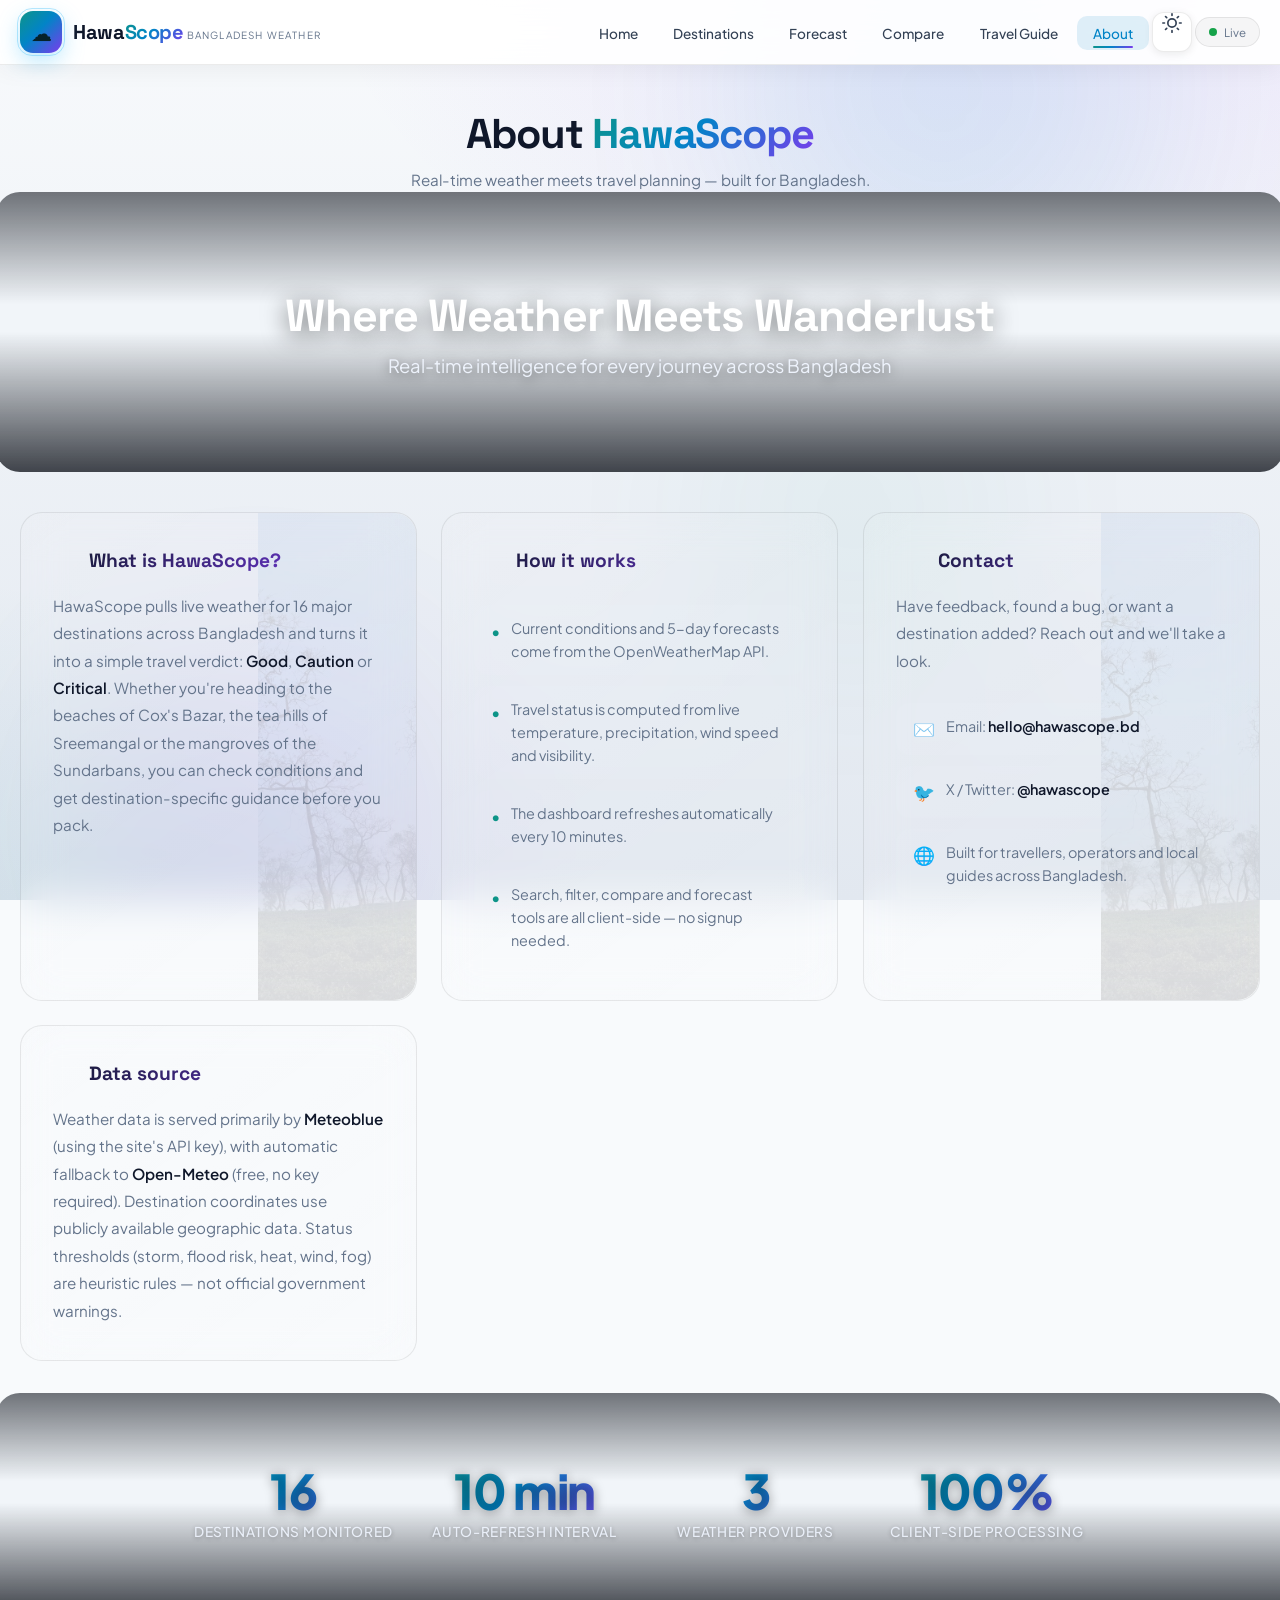
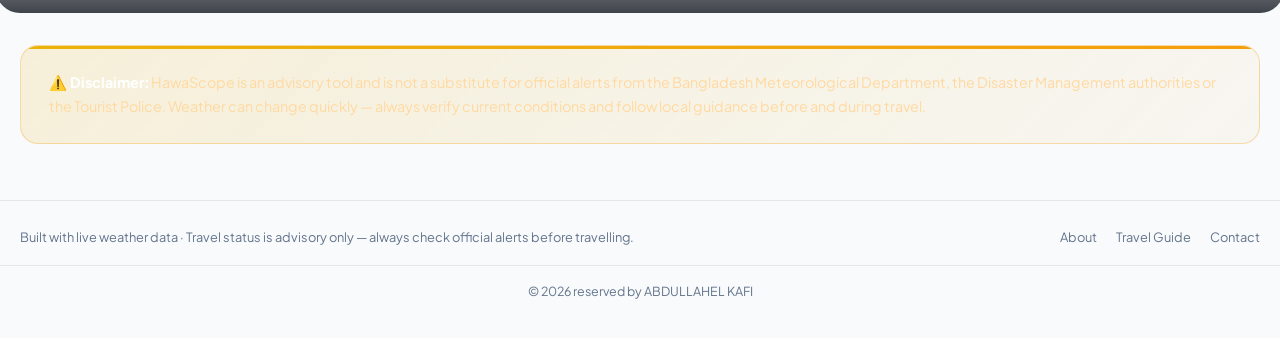
==== commit 69b753c7: "Add copyright footer line to all pages" ====
--- a/about.html
+++ b/about.html
@@ -20,7 +20,7 @@
 
   <nav class="navbar">
     <div class="container nav-inner">
-      <a class="logo" href="index.html">
+      <a class="logo" href="/">
         <span class="logo-mark">☁</span>
         <span>
           <span class="logo-text">Hawa<span class="grad-text">Scope</span></span>
@@ -29,12 +29,12 @@
       </a>
       <button class="nav-toggle" aria-label="Menu">☰</button>
       <ul class="nav-links">
-        <li><a class="nav-link" href="index.html">Home</a></li>
-        <li><a class="nav-link" href="destinations.html">Destinations</a></li>
-        <li><a class="nav-link" href="forecast.html">Forecast</a></li>
-        <li><a class="nav-link" href="compare.html">Compare</a></li>
-        <li><a class="nav-link" href="guide.html">Travel Guide</a></li>
-        <li><a class="nav-link" href="about.html">About</a></li>
+        <li><a class="nav-link" href="/">Home</a></li>
+        <li><a class="nav-link" href="/destinations">Destinations</a></li>
+        <li><a class="nav-link" href="/forecast">Forecast</a></li>
+        <li><a class="nav-link" href="/compare">Compare</a></li>
+        <li><a class="nav-link" href="/guide">Travel Guide</a></li>
+        <li><a class="nav-link" href="/about">About</a></li>
         <li>
           <button class="theme-toggle" id="themeToggle" aria-label="Toggle theme" title="Toggle theme">
             <svg class="theme-icon-sun" viewBox="0 0 24 24" fill="none" stroke="currentColor" stroke-width="2" stroke-linecap="round" stroke-linejoin="round"><circle cx="12" cy="12" r="5"/><path d="M12 1v2M12 21v2M4.22 4.22l1.42 1.42M18.36 18.36l1.42 1.42M1 12h2M21 12h2M4.22 19.78l1.42-1.42M18.36 5.64l1.42-1.42"/></svg>
@@ -134,11 +134,12 @@
     <div class="container footer-inner">
       <p>Built with live weather data · Travel status is advisory only — always check official alerts before travelling.</p>
       <div class="footer-links">
-        <a href="about.html">About</a>
-        <a href="guide.html">Travel Guide</a>
-        <a href="about.html#contact">Contact</a>
+        <a href="/about">About</a>
+        <a href="/guide">Travel Guide</a>
+        <a href="/about#contact">Contact</a>
       </div>
     </div>
+    <div class="footer-copy">© 2026 reserved by ABDULLAHEL KAFI</div>
   </footer>
 
   <script src="js/shared.js"></script>
--- a/css/style.css
+++ b/css/style.css
@@ -1861,6 +1861,7 @@
 .footer-links { display: flex; gap: 1.2rem; }
 .footer-links a { color: var(--muted); font-size: 0.8rem; text-decoration: none; }
 .footer-links a:hover { color: var(--text); }
+.footer-copy { margin-top: 1.2rem; padding-top: 1.1rem; border-top: 1px solid var(--border); text-align: center; color: var(--muted); font-size: 0.78rem; }
 
 /* ---------- Responsive ---------- */
 @media (max-width: 860px) {
